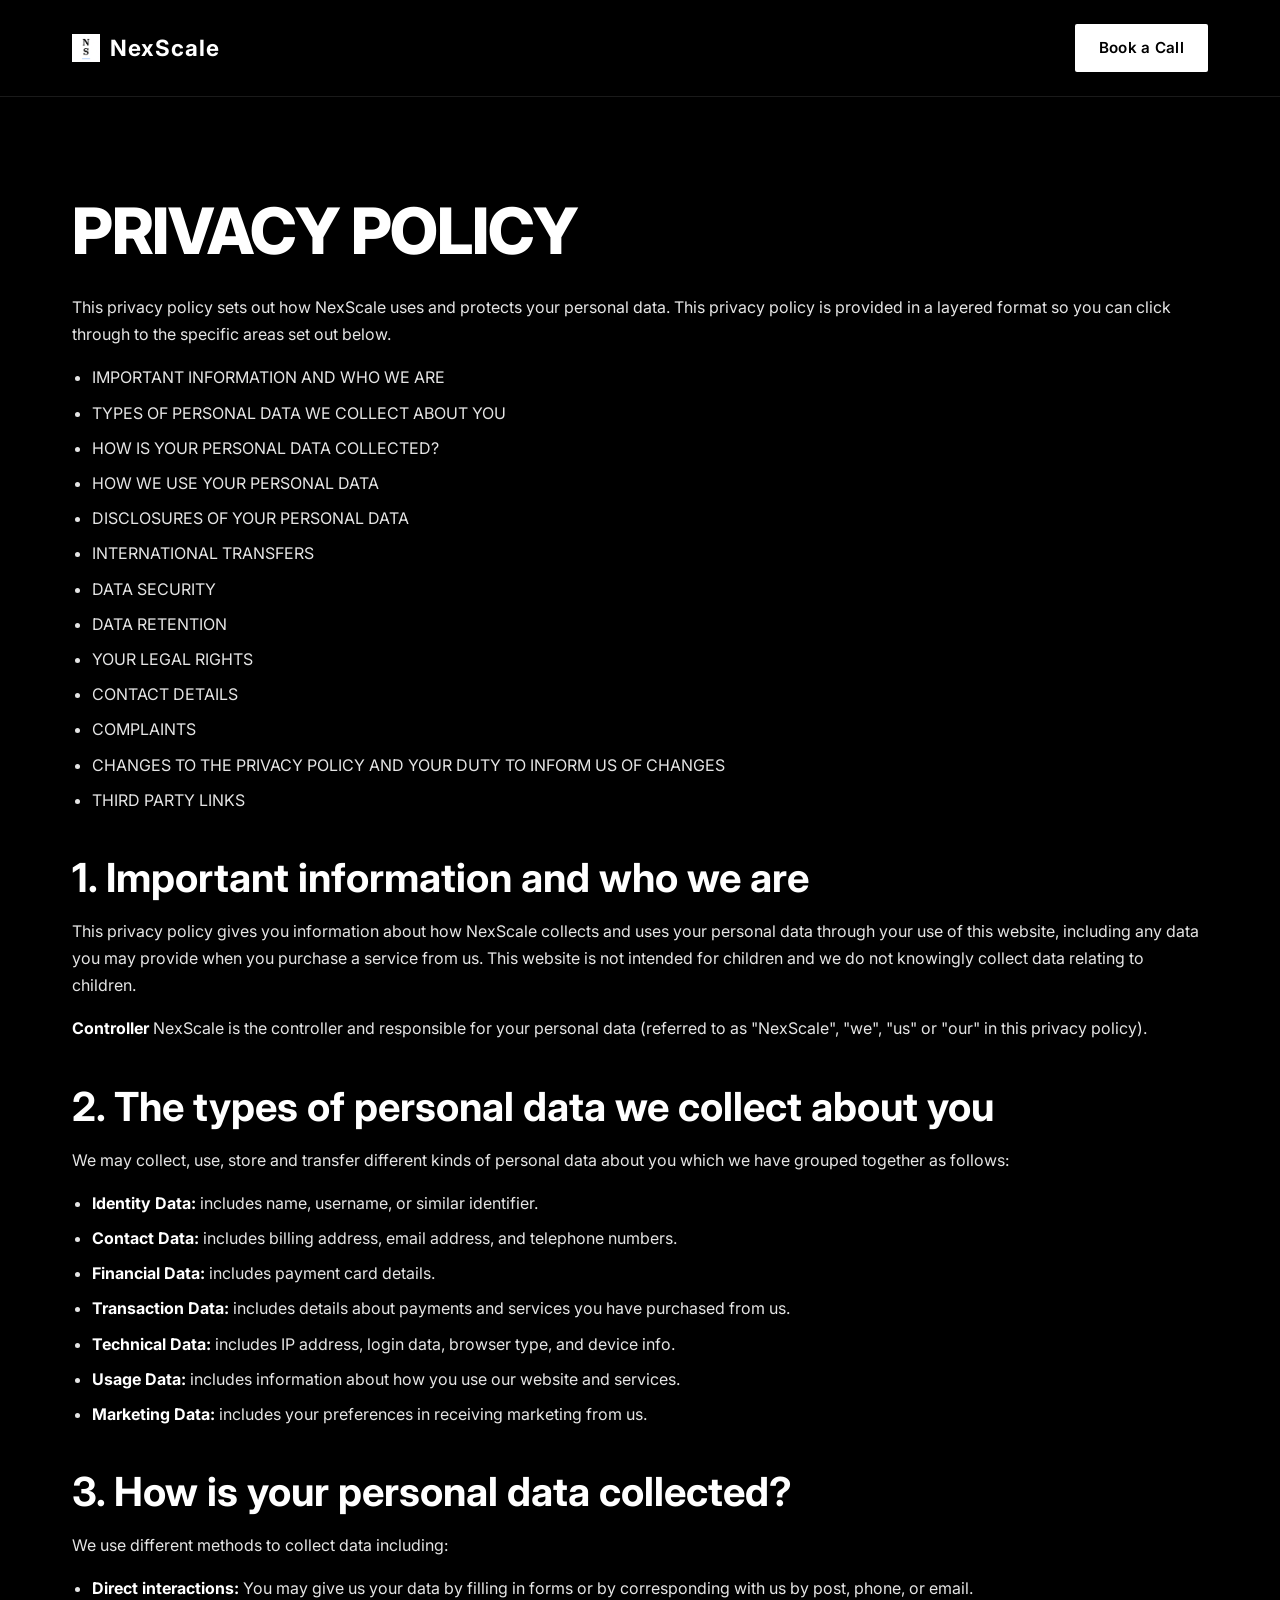
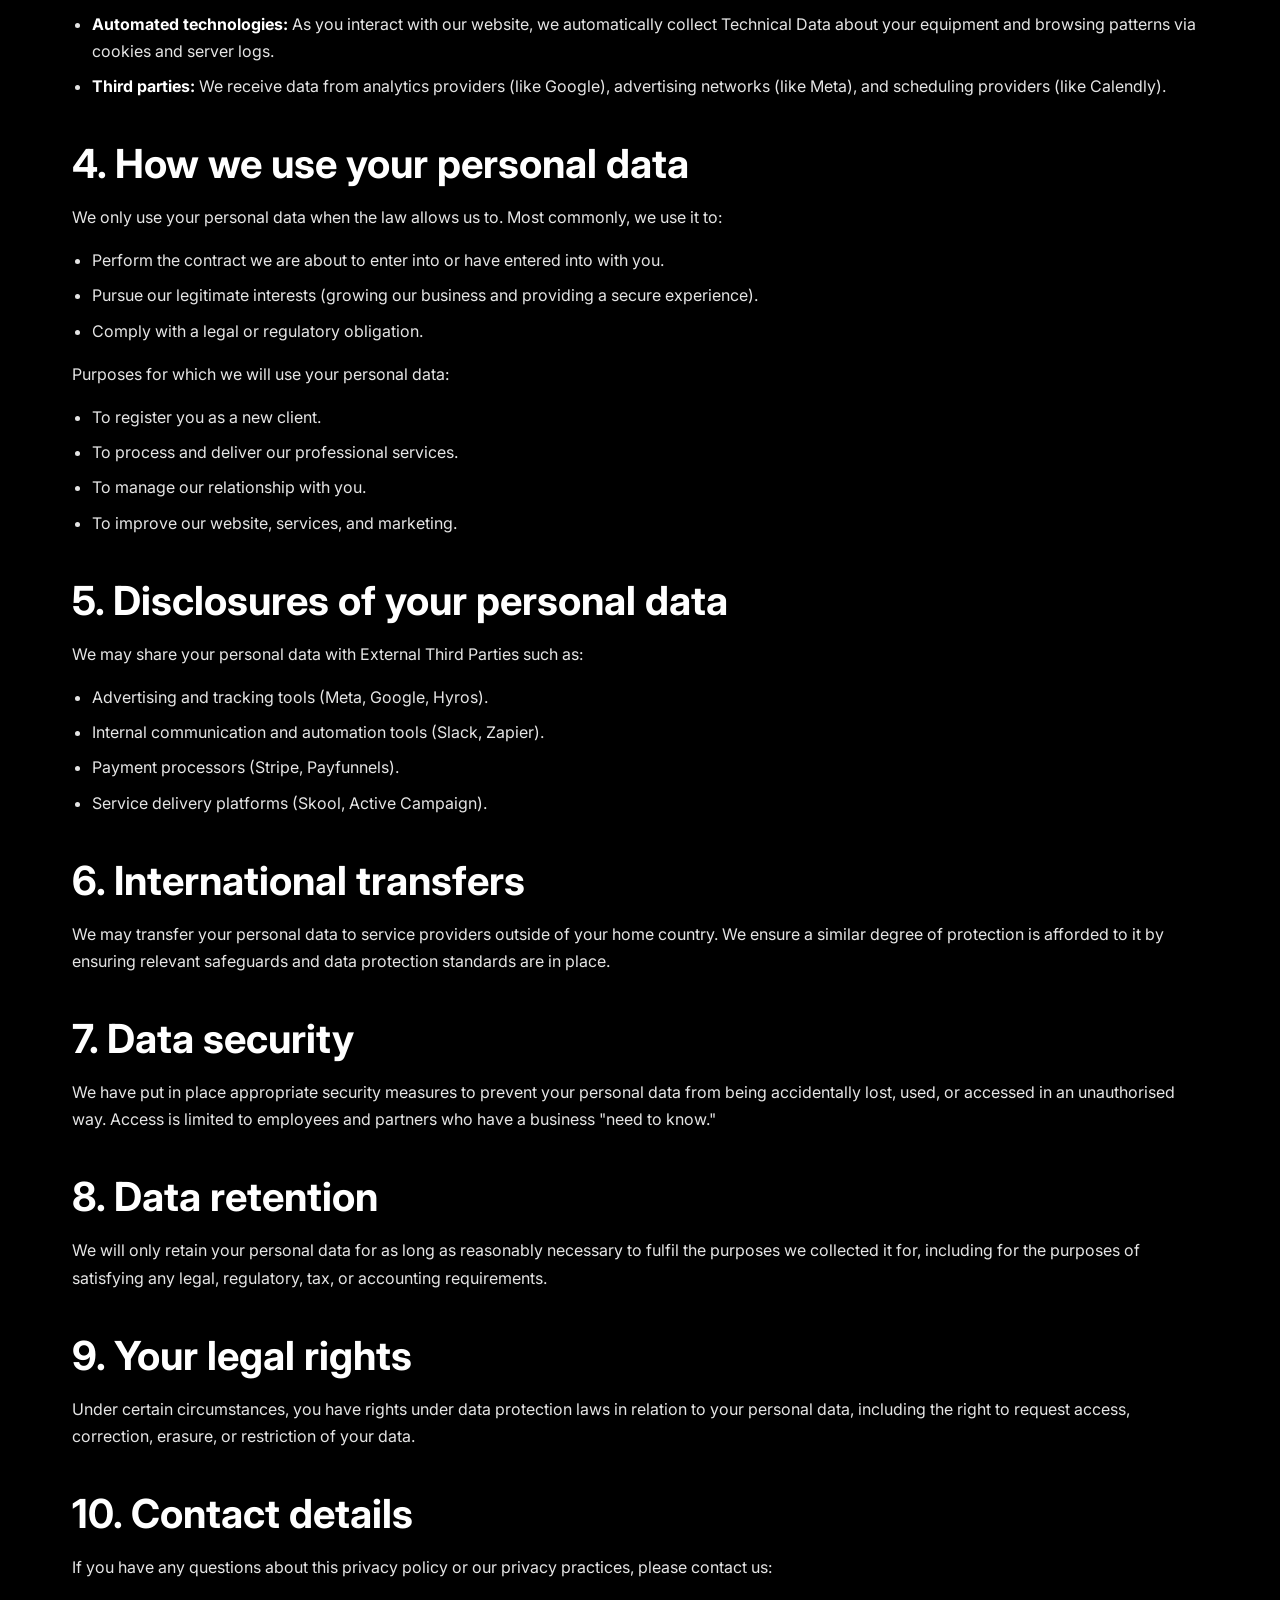
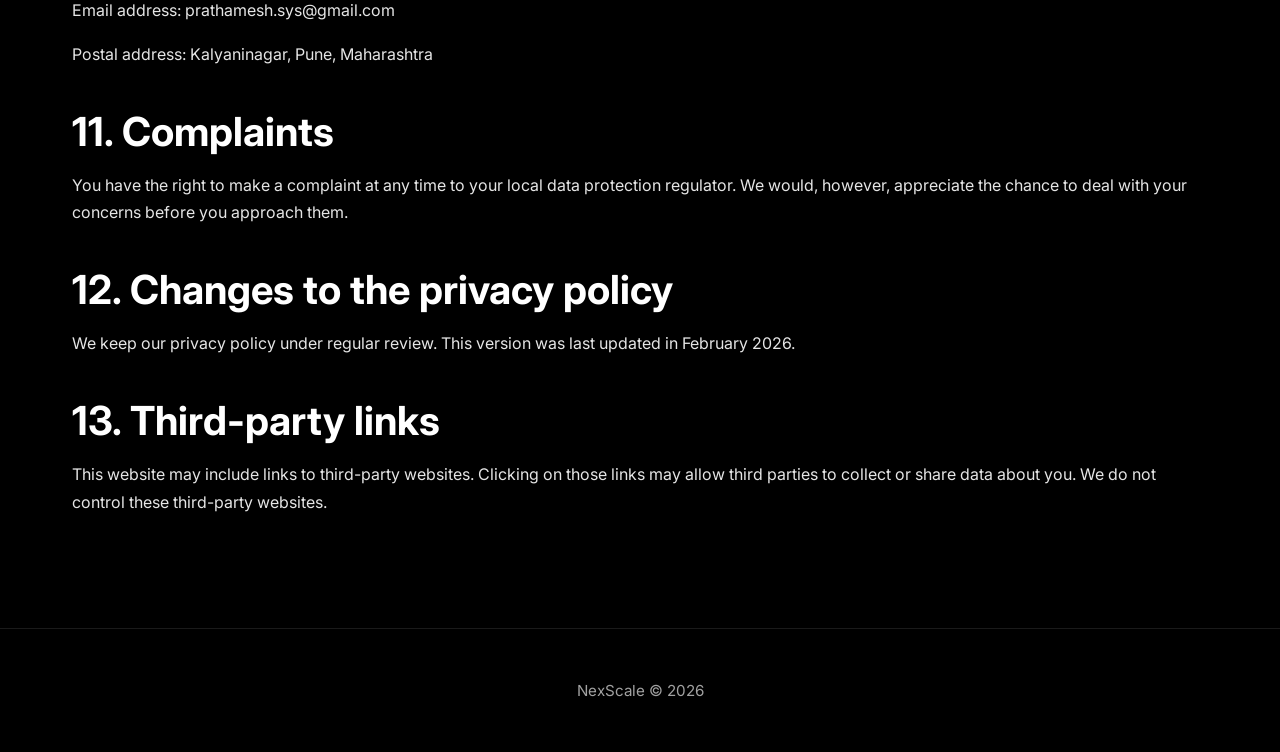
==== privacy-policy.html @ 8b7f8421 "inititals" ====
<!DOCTYPE html>
<html lang="en">
<head>
    <meta charset="UTF-8">
    <meta name="viewport" content="width=device-width, initial-scale=1.0">
    <title>NexScale - Privacy Policy</title>
    <link rel="stylesheet" href="styles.css">
    <link rel="preconnect" href="https://fonts.googleapis.com">
    <link rel="preconnect" href="https://fonts.gstatic.com" crossorigin>
    <link href="https://fonts.googleapis.com/css2?family=Inter:wght@400;500;600;700;800&display=swap" rel="stylesheet">
    <style>
        .policy-content h2 {
            margin-top: 2.5rem;
            margin-bottom: 1rem;
            font-size: clamp(1.75rem, 3.5vw, 2.5rem);
        }
        .policy-content h3 {
            margin-top: 1.5rem;
            margin-bottom: 0.8rem;
            font-size: clamp(1.25rem, 2.5vw, 1.75rem);
        }
        .policy-content p, .policy-content ul {
            margin-bottom: 1rem;
            font-size: 1rem;
            line-height: 1.7;
            color: var(--text-gray);
        }
        .policy-content ul {
            list-style-type: disc;
            margin-left: 20px;
        }
        .policy-content ul li {
            margin-bottom: 0.5rem;
        }
        .policy-content strong {
            color: var(--text-white);
        }
    </style>
</head>
<body>
    <!-- NAV BAR -->
    <nav class="navbar">
        <div class="nav-container">
            <div class="logo">
                <img src="Logo/NexScale Logos/n-s.png" alt="NexScale logo">
                <span class="logo-text">NexScale</span>
            </div>
            <a href="index.html#book-call" class="nav-cta">Book a Call</a>
        </div>
    </nav>

    <section class="policy-section">
        <div class="container policy-content">
            <h1>PRIVACY POLICY</h1>

            <p>This privacy policy sets out how NexScale uses and protects your personal data. This privacy policy is provided in a layered format so you can click through to the specific areas set out below.</p>

            <ul>
                <li>IMPORTANT INFORMATION AND WHO WE ARE</li>
                <li>TYPES OF PERSONAL DATA WE COLLECT ABOUT YOU</li>
                <li>HOW IS YOUR PERSONAL DATA COLLECTED?</li>
                <li>HOW WE USE YOUR PERSONAL DATA</li>
                <li>DISCLOSURES OF YOUR PERSONAL DATA</li>
                <li>INTERNATIONAL TRANSFERS</li>
                <li>DATA SECURITY</li>
                <li>DATA RETENTION</li>
                <li>YOUR LEGAL RIGHTS</li>
                <li>CONTACT DETAILS</li>
                <li>COMPLAINTS</li>
                <li>CHANGES TO THE PRIVACY POLICY AND YOUR DUTY TO INFORM US OF CHANGES</li>
                <li>THIRD PARTY LINKS</li>
            </ul>

            <h2>1. Important information and who we are</h2>
            <p>This privacy policy gives you information about how NexScale collects and uses your personal data through your use of this website, including any data you may provide when you purchase a service from us. This website is not intended for children and we do not knowingly collect data relating to children.</p>
            <p><strong>Controller</strong> NexScale is the controller and responsible for your personal data (referred to as "NexScale", "we", "us" or "our" in this privacy policy).</p>

            <h2>2. The types of personal data we collect about you</h2>
            <p>We may collect, use, store and transfer different kinds of personal data about you which we have grouped together as follows:</p>
            <ul>
                <li><strong>Identity Data:</strong> includes name, username, or similar identifier.</li>
                <li><strong>Contact Data:</strong> includes billing address, email address, and telephone numbers.</li>
                <li><strong>Financial Data:</strong> includes payment card details.</li>
                <li><strong>Transaction Data:</strong> includes details about payments and services you have purchased from us.</li>
                <li><strong>Technical Data:</strong> includes IP address, login data, browser type, and device info.</li>
                <li><strong>Usage Data:</strong> includes information about how you use our website and services.</li>
                <li><strong>Marketing Data:</strong> includes your preferences in receiving marketing from us.</li>
            </ul>

            <h2>3. How is your personal data collected?</h2>
            <p>We use different methods to collect data including:</p>
            <ul>
                <li><strong>Direct interactions:</strong> You may give us your data by filling in forms or by corresponding with us by post, phone, or email.</li>
                <li><strong>Automated technologies:</strong> As you interact with our website, we automatically collect Technical Data about your equipment and browsing patterns via cookies and server logs.</li>
                <li><strong>Third parties:</strong> We receive data from analytics providers (like Google), advertising networks (like Meta), and scheduling providers (like Calendly).</li>
            </ul>

            <h2>4. How we use your personal data</h2>
            <p>We only use your personal data when the law allows us to. Most commonly, we use it to:</p>
            <ul>
                <li>Perform the contract we are about to enter into or have entered into with you.</li>
                <li>Pursue our legitimate interests (growing our business and providing a secure experience).</li>
                <li>Comply with a legal or regulatory obligation.</li>
            </ul>
            <p>Purposes for which we will use your personal data:</p>
            <ul>
                <li>To register you as a new client.</li>
                <li>To process and deliver our professional services.</li>
                <li>To manage our relationship with you.</li>
                <li>To improve our website, services, and marketing.</li>
            </ul>

            <h2>5. Disclosures of your personal data</h2>
            <p>We may share your personal data with External Third Parties such as:</p>
            <ul>
                <li>Advertising and tracking tools (Meta, Google, Hyros).</li>
                <li>Internal communication and automation tools (Slack, Zapier).</li>
                <li>Payment processors (Stripe, Payfunnels).</li>
                <li>Service delivery platforms (Skool, Active Campaign).</li>
            </ul>

            <h2>6. International transfers</h2>
            <p>We may transfer your personal data to service providers outside of your home country. We ensure a similar degree of protection is afforded to it by ensuring relevant safeguards and data protection standards are in place.</p>

            <h2>7. Data security</h2>
            <p>We have put in place appropriate security measures to prevent your personal data from being accidentally lost, used, or accessed in an unauthorised way. Access is limited to employees and partners who have a business "need to know."</p>

            <h2>8. Data retention</h2>
            <p>We will only retain your personal data for as long as reasonably necessary to fulfil the purposes we collected it for, including for the purposes of satisfying any legal, regulatory, tax, or accounting requirements.</p>

            <h2>9. Your legal rights</h2>
            <p>Under certain circumstances, you have rights under data protection laws in relation to your personal data, including the right to request access, correction, erasure, or restriction of your data.</p>

            <h2>10. Contact details</h2>
            <p>If you have any questions about this privacy policy or our privacy practices, please contact us:</p>
            <p>Email address: prathamesh.sys@gmail.com</p>
            <p>Postal address: Kalyaninagar, Pune, Maharashtra</p>

            <h2>11. Complaints</h2>
            <p>You have the right to make a complaint at any time to your local data protection regulator. We would, however, appreciate the chance to deal with your concerns before you approach them.</p>

            <h2>12. Changes to the privacy policy</h2>
            <p>We keep our privacy policy under regular review. This version was last updated in February 2026.</p>

            <h2>13. Third-party links</h2>
            <p>This website may include links to third-party websites. Clicking on those links may allow third parties to collect or share data about you. We do not control these third-party websites.</p>
        </div>
    </section>

    <!-- FOOTER -->
    <footer class="footer">
        <div class="container">
            <p>NexScale © 2026</p>
        </div>
    </footer>
</body>
</html>
---- styles.css ----
/* Reset and Base Styles */
* {
    margin: 0;
    padding: 0;
    box-sizing: border-box;
}

:root {
    --bg-black: #000000;
    --text-white: #ffffff;
    --text-gray: #e5e5e5;
    --spacing-unit: 1rem;
}

body {
    font-family: 'Inter', sans-serif;
    background-color: var(--bg-black);
    color: var(--text-white);
    line-height: 1.6;
    font-size: 18px;
    -webkit-font-smoothing: antialiased;
    -moz-osx-font-smoothing: grayscale;
}

.container {
    max-width: 1200px;
    margin: 0 auto;
    padding: 0 2rem;
}

/* Typography */
h1, h2, h3 {
    font-family: 'Inter', sans-serif;
    font-weight: 700;
    line-height: 1.2;
    margin-bottom: 1.5rem;
}

h1 {
    font-size: clamp(2.5rem, 5vw, 4rem);
    font-weight: 800;
    letter-spacing: -0.02em;
}

h2 {
    font-size: clamp(2rem, 4vw, 3rem);
    font-weight: 700;
}

h3 {
    font-size: clamp(1.5rem, 3vw, 2rem);
    font-weight: 600;
}

p {
    margin-bottom: 1.5rem;
    font-size: 1.125rem;
    line-height: 1.8;
    color: var(--text-gray);
}

strong {
    font-weight: 700;
    color: var(--text-white);
}

/* Navigation */
.navbar {
    position: sticky;
    top: 0;
    background-color: var(--bg-black);
    border-bottom: 1px solid rgba(255, 255, 255, 0.1);
    z-index: 1000;
    padding: 1.5rem 0;
}

.nav-container {
    max-width: 1200px;
    margin: 0 auto;
    padding: 0 2rem;
    display: flex;
    justify-content: space-between;
    align-items: center;
}

.logo {
    display: inline-flex;
    align-items: center;
    gap: 0.6rem;
}

.logo img {
    height: 28px;
    width: auto;
    display: block;
}

.logo-text {
    font-family: 'Inter', sans-serif;
    font-size: 1.4rem;
    font-weight: 700;
    color: var(--text-white);
    letter-spacing: 0.05em;
}

.nav-cta {
    font-family: 'Inter', sans-serif;
    font-size: 0.95rem;
    font-weight: 600;
    color: var(--bg-black);
    background-color: var(--text-white);
    padding: 0.75rem 1.5rem;
    text-decoration: none;
    border-radius: 2px;
    transition: opacity 0.2s;
    letter-spacing: 0.02em;
    display: inline-flex;
    align-items: center;
    justify-content: center;
    min-height: 44px;
}

.nav-cta:hover {
    opacity: 0.9;
}

/* Hero Section */
.hero {
    padding: clamp(4rem, 8vh, 6rem) 0 clamp(5rem, 10vh, 8rem);
    text-align: center;
    min-height: calc(100vh - 80px); /* Ensure content visible above fold on desktop */
    display: flex;
    align-items: center;
}

.hero .container {
    max-width: 800px; /* Maximum width constraint for readability */
}

.eyebrow {
    font-family: 'Inter', sans-serif;
    font-size: clamp(0.75rem, 1.5vw, 0.875rem);
    font-weight: 600;
    letter-spacing: 0.15em;
    text-transform: uppercase;
    color: var(--text-gray);
    margin-bottom: clamp(1.5rem, 3vh, 2rem);
    opacity: 0.8;
}

.hero-headline {
    margin-bottom: clamp(1.5rem, 3vh, 2rem);
    max-width: 100%;
    margin-left: auto;
    margin-right: auto;
}

.hero-subheadline {
    max-width: 100%;
    margin: 0 auto clamp(2rem, 4vh, 3rem);
    font-size: clamp(1.125rem, 2.5vw, 1.25rem);
    line-height: 1.7;
}

.cta-button {
    display: inline-block;
    font-family: 'Inter', sans-serif;
    font-size: clamp(1rem, 2vw, 1.125rem);
    font-weight: 700;
    color: var(--bg-black);
    background-color: var(--text-white);
    padding: clamp(1rem, 2vh, 1.25rem) clamp(2rem, 4vw, 2.5rem);
    text-decoration: none;
    border-radius: 2px;
    transition: opacity 0.2s;
    letter-spacing: 0.02em;
    margin-bottom: clamp(1rem, 2vh, 1.5rem);
    min-height: 44px; /* Ensure touch target size */
}

.cta-button:hover {
    opacity: 0.9;
}

.trust-note {
    font-size: clamp(0.875rem, 1.5vw, 0.95rem);
    color: var(--text-gray);
    opacity: 0.9;
    margin-top: clamp(0.75rem, 1.5vh, 1rem);
}

/* Section Styles */
section {
    padding: 6rem 0;
}

.section-label {
    font-family: 'Inter', sans-serif;
    font-size: 0.875rem;
    font-weight: 600;
    letter-spacing: 0.15em;
    text-transform: uppercase;
    color: var(--text-gray);
    margin-bottom: 1.5rem;
    opacity: 0.8;
}

.section-headline {
    margin-bottom: 3rem;
    max-width: 900px;
}

/* Founder Section */
.founder-section {
    background-color: rgba(255, 255, 255, 0.02);
    padding: 6rem 0;
}

.founder-content {
    display: grid;
    grid-template-columns: 1fr 2fr;
    gap: 4rem;
    align-items: center;
    max-width: 1100px;
}

.founder-photo-container {
    display: flex;
    justify-content: center;
    align-items: center;
}

.founder-photo {
    width: 100%;
    max-width: 300px;
    height: auto;
    aspect-ratio: 1 / 1;
    object-fit: contain;
    border-radius: 50%;
    border: 3px solid rgba(255, 255, 255, 0.2);
}

.founder-text {
    display: flex;
    flex-direction: column;
    gap: 1.5rem;
}

.founder-positioning {
    font-family: 'Inter', sans-serif;
    font-size: clamp(1.75rem, 3.5vw, 2.5rem);
    font-weight: 700;
    color: var(--text-white);
    margin-bottom: 1rem;
    line-height: 1.2;
}

.founder-achievements {
    display: grid;
    grid-template-columns: repeat(2, 1fr);
    gap: 1.5rem;
    margin: 1.5rem 0;
}

.achievement-item {
    display: flex;
    flex-direction: column;
    gap: 0.25rem;
}

.achievement-number {
    font-family: 'Inter', sans-serif;
    font-size: clamp(1.5rem, 3vw, 2rem);
    font-weight: 700;
    color: var(--text-white);
    line-height: 1.1;
}

.achievement-label {
    font-family: 'Inter', sans-serif;
    font-size: 1rem;
    color: var(--text-gray);
    line-height: 1.4;
}

.founder-differentiator {
    font-size: 1.125rem;
    line-height: 1.8;
    color: var(--text-gray);
    margin-top: 1rem;
}

/* Pain Section */
.pain-section {
    background-color: rgba(255, 255, 255, 0.02);
    padding: 6rem 0;
}

.pain-list {
    list-style: none;
    max-width: 700px; /* Maximum width constraint for readability */
    margin: 0 auto; /* Center the list */
}

.pain-list li {
    display: flex;
    align-items: flex-start;
    margin-bottom: 2rem; /* Adequate spacing for scannable layout */
    font-size: 1.125rem;
    line-height: 1.7;
    color: var(--text-gray);
}

.pain-list .bullet {
    font-size: 1.5rem;
    margin-right: 1rem;
    color: #999999; /* Gray color for visual bullets */
    flex-shrink: 0;
    margin-top: 0.1rem;
    font-weight: 700;
}

/* Outcomes Section */
.outcomes-section {
    padding: 6rem 0;
}

.outcome-list {
    list-style: none;
    max-width: 700px; /* Maximum width constraint for readability */
    margin: 0 auto; /* Center the list */
}

.outcome-list li {
    display: flex;
    align-items: flex-start;
    margin-bottom: 2rem; /* Adequate spacing for scannable layout */
    font-size: 1.125rem;
    line-height: 1.7;
    color: var(--text-gray);
}

.outcome-list .bullet {
    font-size: 1.5rem;
    margin-right: 1rem;
    color: #4ade80; /* Green color for positive visual indicators */
    flex-shrink: 0;
    margin-top: 0.1rem;
    font-weight: 700;
}

/* Funnel Section */
.funnel-section {
    background-color: rgba(255, 255, 255, 0.02);
    padding: 6rem 0;
}

.funnel-intro {
    text-align: center;
    font-size: 1.25rem;
    color: var(--text-white);
    margin-bottom: 4rem;
    font-weight: 600;
}

.funnel-visual {
    max-width: 600px;
    margin: 0 auto 4rem;
    display: flex;
    flex-direction: column;
    align-items: center;
    gap: 2rem;
}

.funnel-stage {
    text-align: center;
    padding: 2rem;
    background-color: rgba(255, 255, 255, 0.05);
    border: 1px solid rgba(255, 255, 255, 0.1);
    border-radius: 4px;
    width: 100%;
    transition: transform 0.2s, background-color 0.2s;
}

.funnel-stage:hover {
    transform: translateY(-4px);
    background-color: rgba(255, 255, 255, 0.08);
}

.funnel-icon {
    font-size: 3rem;
    margin-bottom: 1rem;
    line-height: 1;
}

.funnel-stage-title {
    font-family: 'Inter', sans-serif;
    font-size: 1.75rem;
    font-weight: 700;
    color: var(--text-white);
    margin-bottom: 0.5rem;
}

.funnel-stage-desc {
    font-size: 1.125rem;
    color: var(--text-gray);
    margin-bottom: 0;
}

.funnel-arrow {
    font-size: 2.5rem;
    color: var(--text-white);
    font-weight: 700;
    line-height: 1;
}

.funnel-reality {
    max-width: 800px;
    margin: 0 auto;
    padding: 2.5rem;
    background-color: rgba(255, 255, 255, 0.05);
    border-left: 4px solid var(--text-white);
    border-radius: 4px;
}

.funnel-reality-text {
    font-size: 1.25rem;
    line-height: 1.8;
    color: var(--text-white);
    font-weight: 600;
    margin-bottom: 0;
}

/* Quote Section */
.quote-section {
    padding: 6rem 0;
}

.quote-box {
    max-width: 900px;
    margin: 0 auto 4rem;
    padding: 3rem;
    background-color: rgba(255, 255, 255, 0.05);
    border: 2px solid rgba(255, 255, 255, 0.1);
    border-radius: 4px;
    position: relative;
    text-align: center;
}

.quote-mark {
    font-family: Georgia, serif;
    font-size: 6rem;
    color: rgba(255, 255, 255, 0.2);
    line-height: 1;
    position: absolute;
    top: 1rem;
    left: 2rem;
}

.quote-text {
    font-family: 'Inter', sans-serif;
    font-size: clamp(1.5rem, 3vw, 2.25rem);
    font-weight: 700;
    color: var(--text-white);
    line-height: 1.4;
    margin-bottom: 1.5rem;
    position: relative;
    z-index: 1;
}

.quote-attribution {
    font-family: 'Inter', sans-serif;
    font-size: 1.125rem;
    color: var(--text-gray);
    font-weight: 600;
    margin-bottom: 0;
}

.quote-breakdown {
    max-width: 1000px;
    margin: 0 auto;
}

.quote-breakdown-title {
    font-family: 'Inter', sans-serif;
    font-size: clamp(1.75rem, 3vw, 2.25rem);
    font-weight: 700;
    color: var(--text-white);
    text-align: center;
    margin-bottom: 3rem;
    line-height: 1.3;
}

.quote-breakdown-grid {
    display: grid;
    grid-template-columns: repeat(2, 1fr);
    gap: 2rem;
    margin-bottom: 3rem;
}

.breakdown-item {
    padding: 2rem;
    background-color: rgba(255, 255, 255, 0.03);
    border-radius: 4px;
    text-align: center;
}

.breakdown-number {
    font-family: 'Inter', sans-serif;
    font-size: 3rem;
    font-weight: 800;
    color: var(--text-white);
    margin-bottom: 1rem;
    line-height: 1;
}

.breakdown-text {
    font-size: 1.125rem;
    line-height: 1.7;
    color: var(--text-gray);
    margin-bottom: 0;
}

.quote-closer {
    max-width: 800px;
    margin: 0 auto;
    padding: 2.5rem;
    background-color: rgba(255, 255, 255, 0.05);
    border-left: 4px solid var(--text-white);
    border-radius: 4px;
    font-size: 1.25rem;
    line-height: 1.8;
    color: var(--text-white);
    font-weight: 600;
}

/* Reddit Warning Section */
.reddit-warning-section {
    background-color: rgba(255, 255, 255, 0.02);
    padding: 6rem 0;
}

.warning-box {
    max-width: 800px;
    margin: 0 auto 4rem;
    padding: 3rem;
    background-color: rgba(239, 68, 68, 0.1);
    border: 2px solid rgba(239, 68, 68, 0.3);
    border-radius: 4px;
}

.warning-headline {
    font-family: 'Inter', sans-serif;
    font-size: clamp(1.5rem, 3vw, 2rem);
    font-weight: 700;
    color: var(--text-white);
    line-height: 1.3;
    margin-bottom: 1.5rem;
}

.warning-body {
    font-size: 1.125rem;
    line-height: 1.8;
    color: var(--text-gray);
    margin-bottom: 0;
}

.reality-grid {
    display: grid;
    grid-template-columns: 1fr 1fr;
    gap: 3rem;
    max-width: 1000px;
    margin: 0 auto 3rem;
}

.reality-column {
    padding: 2.5rem;
    background-color: rgba(255, 255, 255, 0.03);
    border-radius: 4px;
    border: 1px solid rgba(255, 255, 255, 0.1);
}

.reality-column.highlight {
    background-color: rgba(74, 222, 128, 0.05);
    border: 2px solid rgba(74, 222, 128, 0.3);
}

.reality-title {
    font-family: 'Inter', sans-serif;
    font-size: 1.5rem;
    font-weight: 700;
    color: var(--text-white);
    margin-bottom: 1.5rem;
}

.reality-list {
    list-style: none;
    margin-bottom: 2rem;
}

.reality-list li {
    font-size: 1.125rem;
    line-height: 1.7;
    color: var(--text-gray);
    margin-bottom: 1rem;
    padding-left: 1.5rem;
    position: relative;
}

.reality-list li::before {
    content: "•";
    position: absolute;
    left: 0;
    color: var(--text-white);
    font-weight: 700;
}

.reality-column.highlight .reality-list li::before {
    content: "✓";
    color: #4ade80;
}

.reality-label {
    font-family: 'Inter', sans-serif;
    font-size: 0.95rem;
    font-weight: 600;
    color: var(--text-gray);
    font-style: italic;
    margin-bottom: 0;
}

.warning-closer {
    max-width: 800px;
    margin: 0 auto;
    padding: 2.5rem;
    background-color: rgba(255, 255, 255, 0.05);
    border-left: 4px solid var(--text-white);
    border-radius: 4px;
    font-size: 1.25rem;
    line-height: 1.8;
    color: var(--text-white);
    font-weight: 600;
    text-align: center;
}

/* Differentiators Section */
.differentiators-section {
    padding: 6rem 0;
}

.differentiator-list {
    list-style: none;
    max-width: 900px;
    margin: 0 auto;
}

.differentiator-item {
    display: flex;
    gap: 2rem;
    align-items: flex-start;
    margin-bottom: 2.5rem;
    padding: 1.5rem;
    background-color: rgba(255, 255, 255, 0.02);
    border-radius: 4px;
    transition: background-color 0.2s;
}

.differentiator-item:hover {
    background-color: rgba(255, 255, 255, 0.04);
}

.differentiator-item.highlight {
    background-color: rgba(255, 255, 255, 0.05);
    border: 1px solid rgba(255, 255, 255, 0.1);
}

.differentiator-number {
    font-family: 'Inter', sans-serif;
    font-size: 2rem;
    font-weight: 700;
    color: var(--text-white);
    line-height: 1;
    flex-shrink: 0;
    min-width: 50px;
}

.differentiator-content {
    flex: 1;
    font-size: 1.125rem;
    line-height: 1.8;
    color: var(--text-gray);
}

.differentiator-content strong {
    color: var(--text-white);
    font-weight: 700;
    display: block;
    margin-bottom: 0.25rem;
}

/* Misconceptions Section */
.misconceptions-section {
    background-color: rgba(255, 255, 255, 0.02);
    padding: 6rem 0;
}

.misconceptions-list {
    max-width: 1000px;
    margin: 0 auto;
}

.misconception-item {
    display: grid;
    grid-template-columns: 1fr 1fr;
    gap: 3rem;
    margin-bottom: 3rem;
    padding: 2rem;
    background-color: rgba(255, 255, 255, 0.03);
    border-radius: 4px;
    align-items: start;
}

.misconception-wrong,
.misconception-right {
    display: flex;
    flex-direction: column;
    gap: 0.75rem;
}

.misconception-icon {
    font-size: 1.5rem;
    font-weight: 700;
    line-height: 1;
}

.misconception-wrong .misconception-icon {
    color: #ef4444;
}

.misconception-right .misconception-icon {
    color: #4ade80;
}

.misconception-label {
    font-family: 'Inter', sans-serif;
    font-size: 0.875rem;
    font-weight: 600;
    letter-spacing: 0.1em;
    text-transform: uppercase;
    color: var(--text-gray);
    opacity: 0.8;
}

.misconception-wrong p,
.misconception-right p {
    font-size: 1.125rem;
    line-height: 1.7;
    color: var(--text-gray);
    margin-bottom: 0;
}

.misconception-wrong p {
    color: rgba(239, 68, 68, 0.8);
}

.misconception-right p {
    color: var(--text-white);
    font-weight: 600;
}

/* Offer Context Section */
.offer-context {
    background-color: rgba(255, 255, 255, 0.02);
}

.highlight-box {
    background-color: rgba(255, 255, 255, 0.05);
    border: 1px solid rgba(255, 255, 255, 0.1);
    padding: 3rem;
    margin: 3rem 0;
    max-width: 900px;
}

.highlight-text {
    font-family: 'Inter', sans-serif;
    font-size: 2rem;
    font-weight: 700;
    color: var(--text-white);
    margin-bottom: 1.5rem;
    line-height: 1.3;
}

.highlight-box p:last-child {
    font-size: 1.125rem;
    line-height: 1.8;
    color: var(--text-gray);
    margin-bottom: 0;
}

.risk-body {
    max-width: 800px;
    font-size: 1.125rem;
    line-height: 1.8;
    color: var(--text-gray);
    margin-bottom: 1.5rem;
}

.offer-note {
    max-width: 800px;
    font-size: 0.875rem;
    line-height: 1.6;
    color: rgba(229, 229, 229, 0.7);
    margin-top: 2rem;
    font-style: italic;
    opacity: 0.8;
}

/* Who This Is For */
.who-this-is-for {
    padding: 6rem 0;
}

.comparison-grid {
    display: grid;
    grid-template-columns: 1fr 1fr;
    gap: 4rem;
    max-width: 1000px;
    margin-top: 3rem;
}

.comparison-title {
    font-family: 'Inter', sans-serif;
    font-size: 1.5rem;
    font-weight: 700;
    margin-bottom: 1.5rem;
    color: var(--text-white);
}

.comparison-list {
    list-style: none;
}

.comparison-list li {
    font-size: 1.125rem;
    line-height: 1.8;
    color: var(--text-gray);
    margin-bottom: 1rem;
    padding-left: 0;
}

.good-fit .comparison-list li::before {
    content: "✓ ";
    color: var(--text-white);
    font-weight: 700;
    margin-right: 0.5rem;
}

.not-fit .comparison-list li::before {
    content: "✗ ";
    color: var(--text-white);
    font-weight: 700;
    margin-right: 0.5rem;
}

/* Final CTA Section */
.final-cta {
    background-color: rgba(255, 255, 255, 0.02);
    text-align: center;
    padding: 6rem 0;
}

.final-cta .section-headline {
    margin-left: auto;
    margin-right: auto;
    text-align: center;
}

.cta-description {
    max-width: 700px;
    margin: 0 auto 3rem;
    font-size: 1.25rem;
    line-height: 1.7;
    color: var(--text-gray);
}

.calendly-inline-widget {
    margin: 3rem auto;
    max-width: 100%;
    border-radius: 4px;
    overflow: hidden;
}

.cta-note {
    font-size: 0.95rem;
    color: var(--text-gray);
    opacity: 0.9;
    margin-top: 2rem;
}

/* Footer */
.footer {
    padding: 3rem 0;
    border-top: 1px solid rgba(255, 255, 255, 0.1);
    text-align: center;
}

.footer p {
    font-size: 0.95rem;
    color: var(--text-gray);
    opacity: 0.7;
    margin-bottom: 0;
}

/* Responsive Design */
@media (max-width: 768px) {
    .container {
        padding: 0 1.5rem;
    }

    .nav-container {
        padding: 0 1.5rem;
    }

    .hero {
        padding: clamp(3rem, 6vh, 4rem) 0 clamp(4rem, 8vh, 6rem);
        min-height: auto; /* Remove min-height constraint on mobile */
    }

    section {
        padding: 4rem 0;
    }

    /* Founder Section Mobile Layout */
    .founder-content {
        grid-template-columns: 1fr;
        gap: 2.5rem;
    }

    .founder-photo {
        max-width: 250px;
    }

    .founder-achievements {
        grid-template-columns: 1fr;
        gap: 1rem;
    }

    .comparison-grid {
        grid-template-columns: 1fr;
        gap: 3rem;
    }

    .misconception-item {
        grid-template-columns: 1fr;
        gap: 2rem;
        padding: 1.5rem;
    }

    .differentiator-item {
        flex-direction: column;
        gap: 1rem;
        padding: 1.25rem;
    }

    .differentiator-number {
        font-size: 1.75rem;
    }

    .highlight-box {
        padding: 2rem;
    }

    .highlight-text {
        font-size: 1.5rem;
    }

    .nav-cta {
        /* Ensure minimum 44x44px touch target on mobile */
        padding: 0.75rem 1.5rem;
        font-size: 0.875rem;
        min-height: 44px;
        min-width: 44px;
        display: inline-flex;
        align-items: center;
        justify-content: center;
    }

    .cta-button {
        padding: 1rem 2rem;
        font-size: 1rem;
    }

    /* Funnel Section Mobile */
    .funnel-visual {
        gap: 1.5rem;
    }

    .funnel-stage {
        padding: 1.5rem;
    }

    .funnel-icon {
        font-size: 2.5rem;
    }

    .funnel-stage-title {
        font-size: 1.5rem;
    }

    .funnel-reality {
        padding: 2rem;
    }

    .funnel-reality-text {
        font-size: 1.125rem;
    }

    /* Quote Section Mobile */
    .quote-box {
        padding: 2rem;
    }

    .quote-mark {
        font-size: 4rem;
        top: 0.5rem;
        left: 1rem;
    }

    .quote-breakdown-grid {
        grid-template-columns: 1fr;
        gap: 1.5rem;
    }

    .breakdown-number {
        font-size: 2.5rem;
    }

    .quote-closer {
        padding: 2rem;
        font-size: 1.125rem;
    }

    /* Reddit Warning Section Mobile */
    .warning-box {
        padding: 2rem;
    }

    .reality-grid {
        grid-template-columns: 1fr;
        gap: 2rem;
    }

    .reality-column {
        padding: 2rem;
    }

    .warning-closer {
        padding: 2rem;
        font-size: 1.125rem;
    }
}

@media (max-width: 480px) {
    .hero-subheadline,
    .cta-description {
        font-size: 1.125rem;
    }

    .highlight-box {
        padding: 1.5rem;
    }

    .final-cta-text {
        font-size: 1.5rem;
    }
}

/* Spoiler Section */
.spoiler-container {
    margin-top: 3rem; /* Spacing from Calendly widget */
    text-align: center;
}

.spoiler-button {
    /* Mimic cta-button styling */
    display: inline-block;
    font-family: 'Inter', sans-serif;
    font-size: 1.125rem;
    font-weight: 700;
    color: var(--bg-black);
    background-color: var(--text-white);
    padding: 1.25rem 2.5rem;
    text-decoration: none;
    border-radius: 2px;
    transition: opacity 0.2s;
    letter-spacing: 0.02em;
    border: none; /* Remove default button border */
    cursor: pointer;
    margin-bottom: 2rem; /* Space between button and images */
}

.spoiler-button:hover {
    opacity: 0.9;
}

.spoiler-content {
    display: none; /* Hidden by default */
    text-align: center;
    margin-top: 1rem;
    padding: 2rem;
    background-color: rgba(255, 255, 255, 0.02);
    border-radius: 4px;
    max-width: 900px;
    margin-left: auto;
    margin-right: auto;
}

.spoiler-content.active {
    display: block; /* Shown when active */
}

.spoiler-image {
    max-width: 100%;
    height: auto;
    display: block; /* Ensure images take full width of their container */
    margin: 1rem auto; /* Center images and add vertical spacing */
    border-radius: 4px; /* Consistent with other elements */
}

/* Responsive adjustments for spoiler section */
@media (max-width: 768px) {
    .spoiler-button {
        padding: 1rem 2rem;
        font-size: 1rem;
    }
    .spoiler-content {
        padding: 1.5rem;
    }
}

/* Thank You Page Styles */
.loom-section {
    padding: 4rem 0 6rem;
}

.video-container {
    max-width: 800px;
    margin: 0 auto;
}

.video-label {
    font-family: 'Inter', sans-serif;
    font-size: 1rem;
    font-weight: 600;
    text-align: center;
    margin-bottom: 1.5rem;
    color: var(--text-white);
}

.video-container iframe {
    border-radius: 4px;
    box-shadow: 0 4px 20px rgba(0, 0, 0, 0.3);
}

.what-to-expect {
    background-color: rgba(255, 255, 255, 0.02);
}

.expect-list {
    list-style: none;
    max-width: 800px;
}

.expect-list li {
    display: flex;
    align-items: flex-start;
    margin-bottom: 1.5rem;
    font-size: 1.125rem;
    line-height: 1.7;
    color: var(--text-gray);
}

.expect-list .bullet {
    font-size: 1.25rem;
    margin-right: 1rem;
    color: var(--text-white);
    flex-shrink: 0;
    margin-top: 0.1rem;
}

.respect-section {
    padding: 6rem 0;
}

.reminder-section {
    background-color: rgba(255, 255, 255, 0.02);
}

.reminder-body {
    max-width: 700px;
    font-size: 1.125rem;
    line-height: 1.8;
    color: var(--text-gray);
}

.final-cta-message {
    padding: 6rem 0;
    text-align: center;
}

.final-cta-text {
    font-family: 'Inter', sans-serif;
    font-size: clamp(1.75rem, 4vw, 2.5rem);
    font-weight: 700;
    color: var(--text-white);
    max-width: 800px;
    margin: 0 auto;
    line-height: 1.3;
}
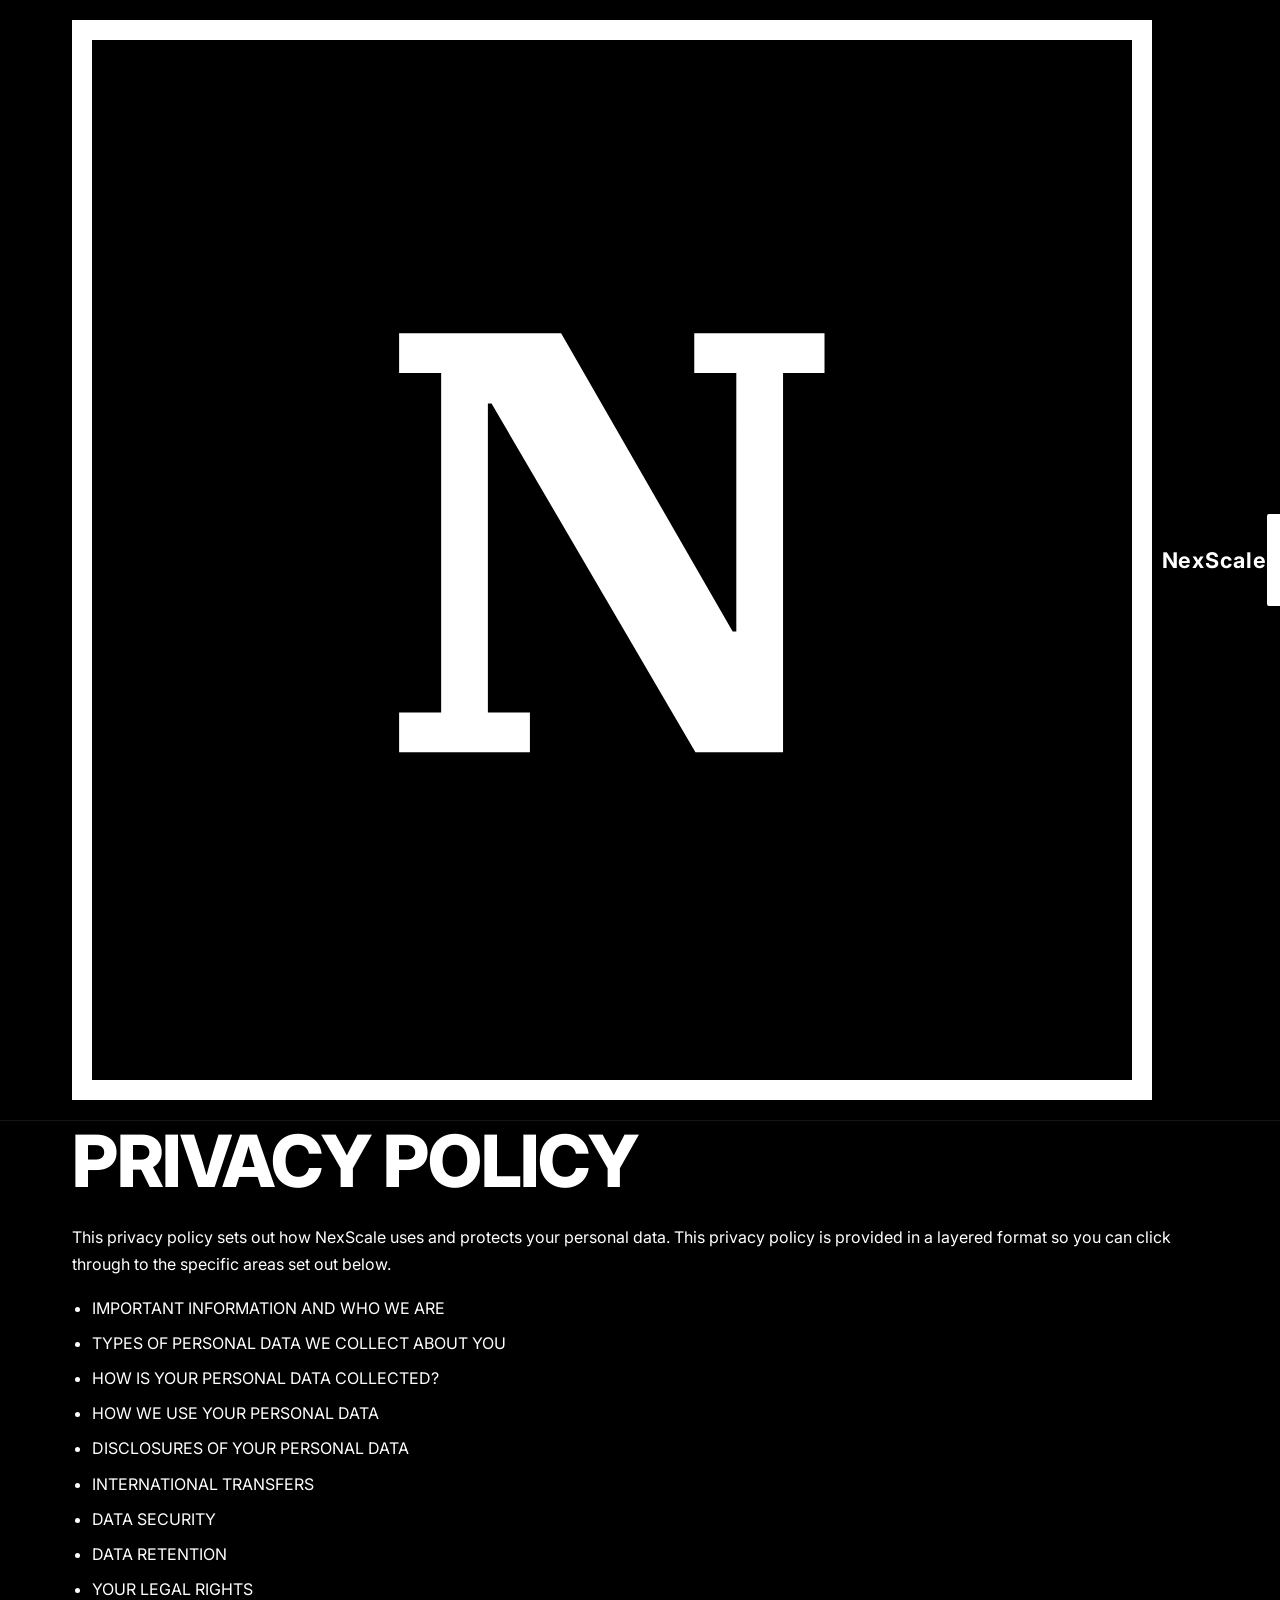
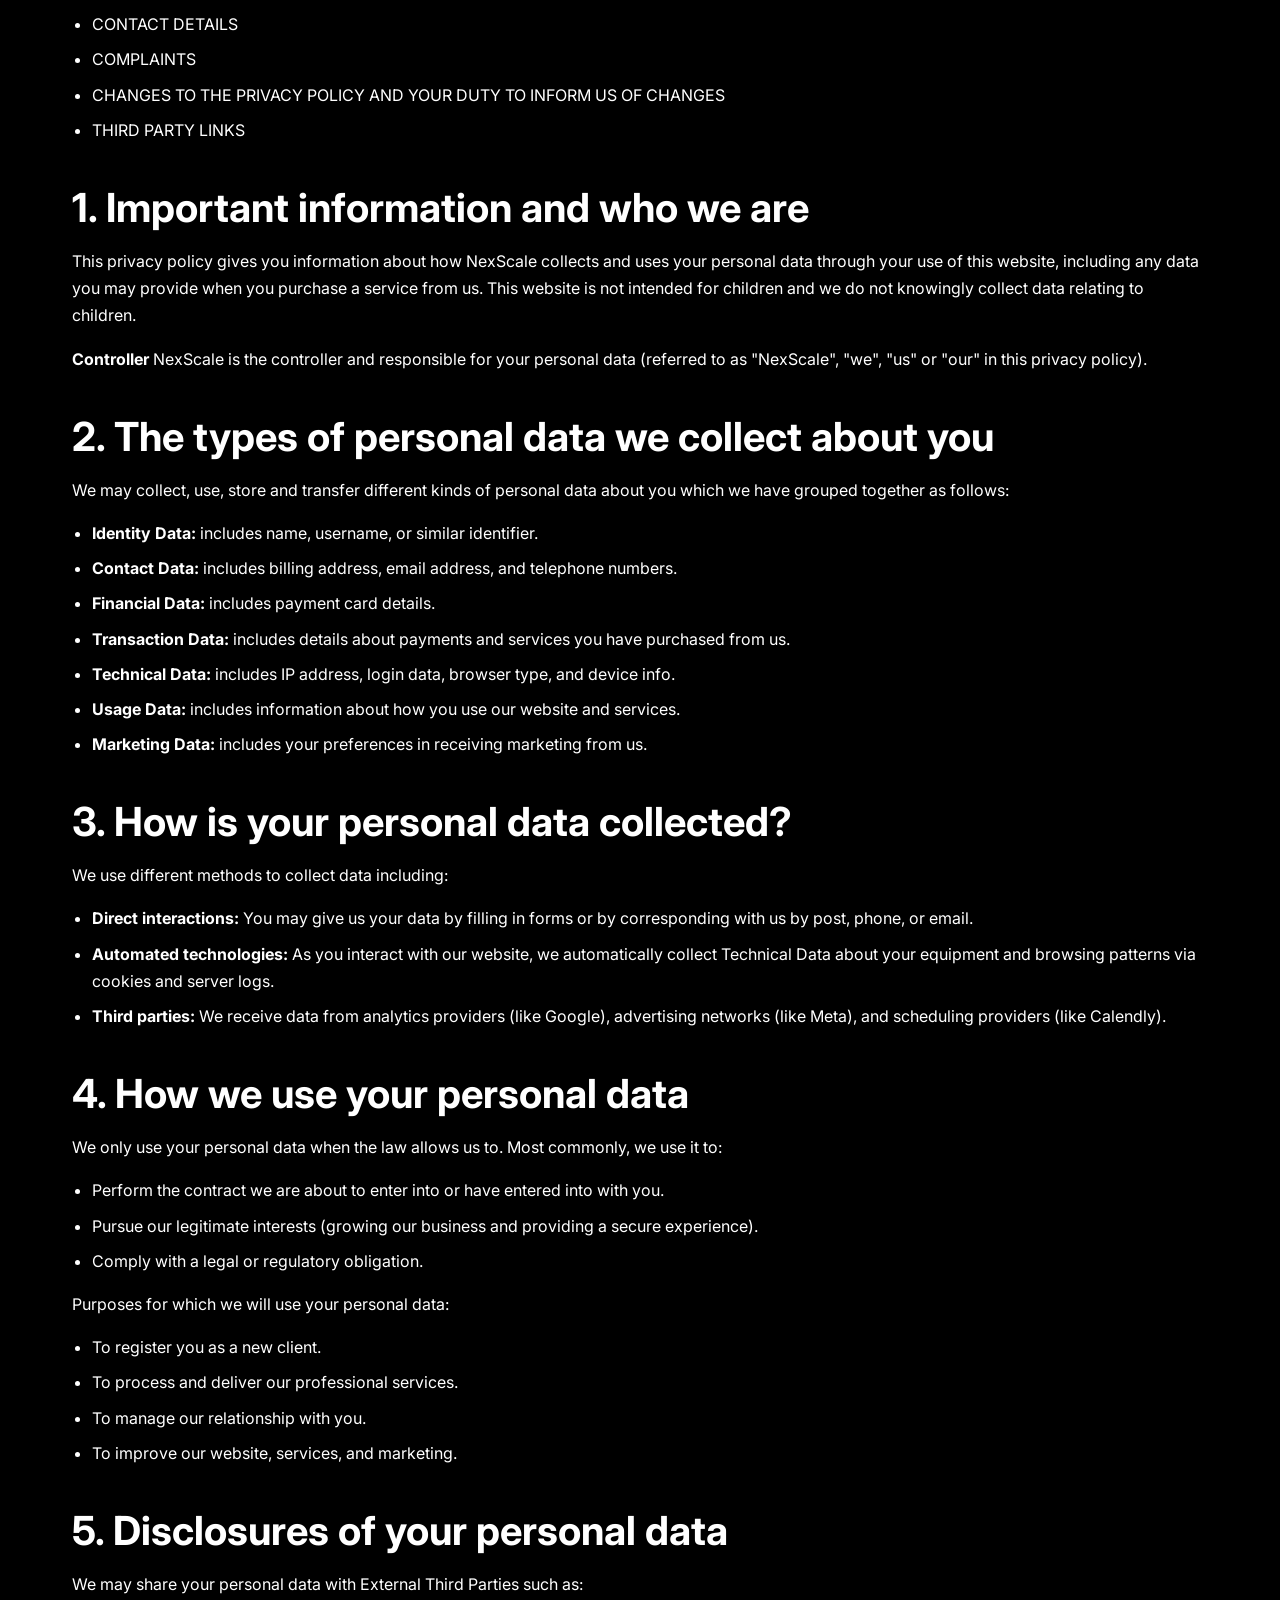
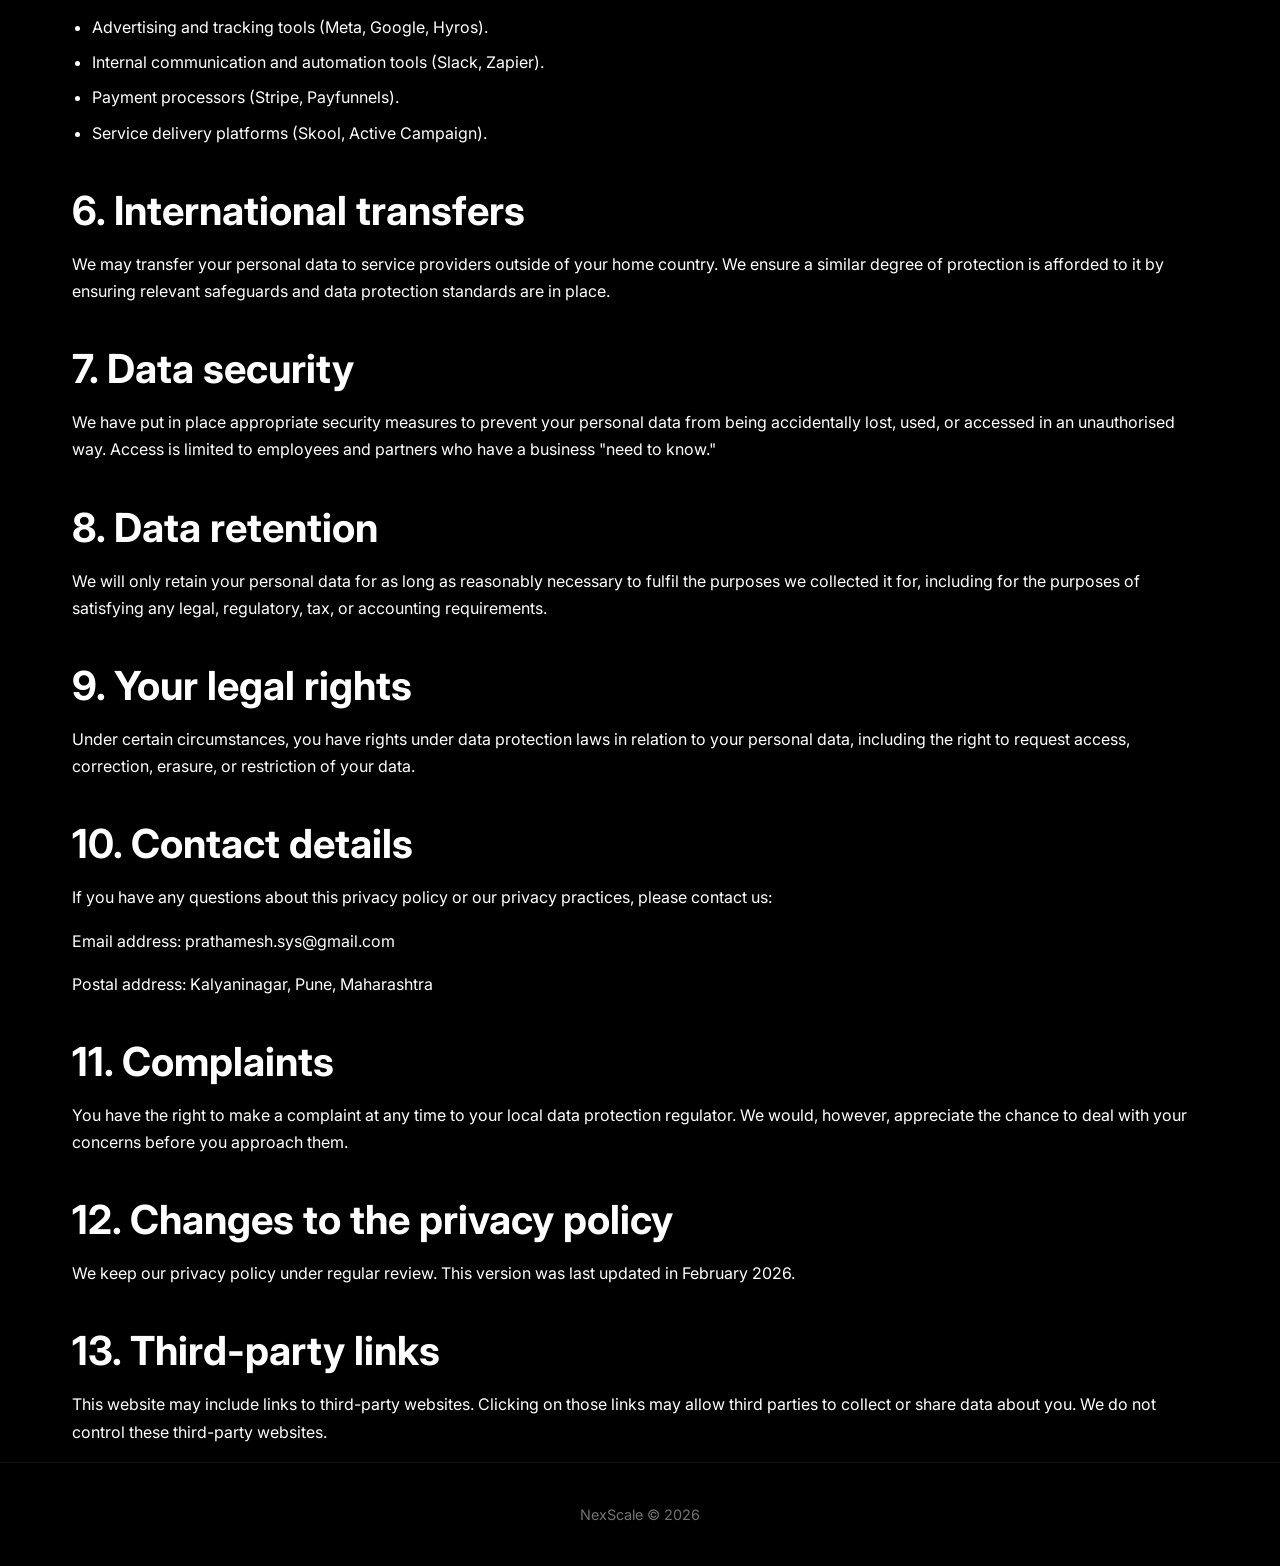
==== commit a42c14bd: "new logo" ====
--- a/privacy-policy.html
+++ b/privacy-policy.html
@@ -4,6 +4,13 @@
     <meta charset="UTF-8">
     <meta name="viewport" content="width=device-width, initial-scale=1.0">
     <title>NexScale - Privacy Policy</title>
+    <meta name="description" content="NexScale Privacy Policy">
+    <link rel="icon" type="image/svg+xml" href="Logo/ns.svg">
+    <link rel="apple-touch-icon" href="Logo/ns.svg">
+    <meta property="og:title" content="NexScale - Privacy Policy">
+    <meta property="og:description" content="NexScale Privacy Policy">
+    <meta property="og:image" content="Logo/ns.svg">
+    <meta property="og:type" content="website">
     <link rel="stylesheet" href="styles.css">
     <link rel="preconnect" href="https://fonts.googleapis.com">
     <link rel="preconnect" href="https://fonts.gstatic.com" crossorigin>
@@ -42,7 +49,7 @@
     <nav class="navbar">
         <div class="nav-container">
             <div class="logo">
-                <img src="Logo/NexScale Logos/n-s.png" alt="NexScale logo">
+                <img src="Logo/ns.svg" alt="NexScale logo">
                 <span class="logo-text">NexScale</span>
             </div>
             <a href="index.html#book-call" class="nav-cta">Book a Call</a>
--- a/styles.css
+++ b/styles.css
@@ -1,79 +1,66 @@
-/* Reset and Base Styles */
-* {
-    margin: 0;
-    padding: 0;
-    box-sizing: border-box;
-}
+/* Reset */
+* { margin: 0; padding: 0; box-sizing: border-box; }
+
+html { scroll-behavior: smooth; }
 
 :root {
-    --bg-black: #000000;
-    --text-white: #ffffff;
-    --text-gray: #e5e5e5;
-    --spacing-unit: 1rem;
+    --black: #000;
+    --white: #fff;
+    --gray: #e5e5e5;
 }
 
 body {
     font-family: 'Inter', sans-serif;
-    background-color: var(--bg-black);
-    color: var(--text-white);
+    background: var(--black);
+    color: var(--white);
     line-height: 1.6;
-    font-size: 18px;
     -webkit-font-smoothing: antialiased;
-    -moz-osx-font-smoothing: grayscale;
-}
-
-.container {
-    max-width: 1200px;
-    margin: 0 auto;
-    padding: 0 2rem;
-}
-
-/* Typography */
-h1, h2, h3 {
-    font-family: 'Inter', sans-serif;
-    font-weight: 700;
-    line-height: 1.2;
+    overflow-x: hidden;
+}
+
+.container { max-width: 1200px; margin: 0 auto; padding: 0 2rem; }
+.container.narrow { max-width: 760px; }
+.cta-center { text-align: center; }
+
+/* Type */
+h1 {
+    font-size: clamp(2.6rem, 6vw, 4.5rem);
+    font-weight: 800;
+    line-height: 1.1;
+    letter-spacing: -0.02em;
     margin-bottom: 1.5rem;
 }
-
-h1 {
-    font-size: clamp(2.5rem, 5vw, 4rem);
-    font-weight: 800;
-    letter-spacing: -0.02em;
-}
-
 h2 {
     font-size: clamp(2rem, 4vw, 3rem);
     font-weight: 700;
-}
-
-h3 {
-    font-size: clamp(1.5rem, 3vw, 2rem);
-    font-weight: 600;
-}
-
-p {
+    line-height: 1.2;
+    margin-bottom: 1.75rem;
+}
+.body-text {
+    font-size: clamp(1.1rem, 2vw, 1.25rem);
+    line-height: 1.85;
+    color: var(--gray);
     margin-bottom: 1.5rem;
-    font-size: 1.125rem;
-    line-height: 1.8;
-    color: var(--text-gray);
-}
-
-strong {
-    font-weight: 700;
-    color: var(--text-white);
-}
-
-/* Navigation */
+}
+.section-label {
+    font-size: 0.8rem;
+    font-weight: 600;
+    letter-spacing: 0.18em;
+    text-transform: uppercase;
+    color: var(--gray);
+    opacity: 0.5;
+    margin-bottom: 1rem;
+}
+
+/* Nav */
 .navbar {
     position: sticky;
     top: 0;
-    background-color: var(--bg-black);
-    border-bottom: 1px solid rgba(255, 255, 255, 0.1);
-    z-index: 1000;
-    padding: 1.5rem 0;
-}
-
+    background: var(--black);
+    border-bottom: 1px solid rgba(255,255,255,0.08);
+    z-index: 100;
+    padding: 1.25rem 0;
+}
 .nav-container {
     max-width: 1200px;
     margin: 0 auto;
@@ -82,1138 +69,167 @@
     justify-content: space-between;
     align-items: center;
 }
-
 .logo {
     display: inline-flex;
     align-items: center;
     gap: 0.6rem;
-}
-
-.logo img {
+    text-decoration: none;
+}
+.logo-img {
     height: 28px;
     width: auto;
     display: block;
 }
-
 .logo-text {
-    font-family: 'Inter', sans-serif;
-    font-size: 1.4rem;
+    font-size: 1.35rem;
     font-weight: 700;
-    color: var(--text-white);
-    letter-spacing: 0.05em;
-}
-
+    letter-spacing: 0.04em;
+    color: var(--white);
+}
 .nav-cta {
-    font-family: 'Inter', sans-serif;
-    font-size: 0.95rem;
-    font-weight: 600;
-    color: var(--bg-black);
-    background-color: var(--text-white);
-    padding: 0.75rem 1.5rem;
+    font-size: 0.9rem;
+    font-weight: 600;
+    color: var(--black);
+    background: var(--white);
+    padding: 0.7rem 1.4rem;
+    text-decoration: none;
+    border-radius: 2px;
+    min-height: 44px;
+    display: inline-flex;
+    align-items: center;
+    transition: opacity 0.2s;
+}
+.nav-cta:hover { opacity: 0.88; }
+
+/* Hero */
+.hero {
+    min-height: 82vh;
+    display: flex;
+    align-items: center;
+    padding: clamp(5rem, 10vh, 9rem) 0;
+    text-align: center;
+}
+.hero .container { max-width: 860px; }
+.eyebrow {
+    font-size: 0.8rem;
+    font-weight: 600;
+    letter-spacing: 0.18em;
+    text-transform: uppercase;
+    color: var(--gray);
+    opacity: 0.5;
+    margin-bottom: 2rem;
+}
+.hero-sub {
+    font-size: clamp(1.2rem, 2.5vw, 1.45rem);
+    color: var(--gray);
+    line-height: 1.65;
+    margin-bottom: 3rem;
+    max-width: 680px;
+    margin-left: auto;
+    margin-right: auto;
+}
+
+/* CTA Button */
+.cta-button {
+    display: inline-block;
+    font-size: 1.1rem;
+    font-weight: 700;
+    color: var(--black);
+    background: var(--white);
+    padding: 1.2rem 2.5rem;
     text-decoration: none;
     border-radius: 2px;
     transition: opacity 0.2s;
-    letter-spacing: 0.02em;
-    display: inline-flex;
-    align-items: center;
-    justify-content: center;
     min-height: 44px;
 }
-
-.nav-cta:hover {
-    opacity: 0.9;
-}
-
-/* Hero Section */
-.hero {
-    padding: clamp(4rem, 8vh, 6rem) 0 clamp(5rem, 10vh, 8rem);
-    text-align: center;
-    min-height: calc(100vh - 80px); /* Ensure content visible above fold on desktop */
-    display: flex;
-    align-items: center;
-}
-
-.hero .container {
-    max-width: 800px; /* Maximum width constraint for readability */
-}
-
-.eyebrow {
-    font-family: 'Inter', sans-serif;
-    font-size: clamp(0.75rem, 1.5vw, 0.875rem);
-    font-weight: 600;
-    letter-spacing: 0.15em;
-    text-transform: uppercase;
-    color: var(--text-gray);
-    margin-bottom: clamp(1.5rem, 3vh, 2rem);
-    opacity: 0.8;
-}
-
-.hero-headline {
-    margin-bottom: clamp(1.5rem, 3vh, 2rem);
-    max-width: 100%;
-    margin-left: auto;
-    margin-right: auto;
-}
-
-.hero-subheadline {
-    max-width: 100%;
-    margin: 0 auto clamp(2rem, 4vh, 3rem);
-    font-size: clamp(1.125rem, 2.5vw, 1.25rem);
-    line-height: 1.7;
-}
-
-.cta-button {
-    display: inline-block;
-    font-family: 'Inter', sans-serif;
-    font-size: clamp(1rem, 2vw, 1.125rem);
-    font-weight: 700;
-    color: var(--bg-black);
-    background-color: var(--text-white);
-    padding: clamp(1rem, 2vh, 1.25rem) clamp(2rem, 4vw, 2.5rem);
-    text-decoration: none;
-    border-radius: 2px;
-    transition: opacity 0.2s;
-    letter-spacing: 0.02em;
-    margin-bottom: clamp(1rem, 2vh, 1.5rem);
-    min-height: 44px; /* Ensure touch target size */
-}
-
-.cta-button:hover {
-    opacity: 0.9;
-}
-
-.trust-note {
-    font-size: clamp(0.875rem, 1.5vw, 0.95rem);
-    color: var(--text-gray);
-    opacity: 0.9;
-    margin-top: clamp(0.75rem, 1.5vh, 1rem);
-}
-
-/* Section Styles */
-section {
-    padding: 6rem 0;
-}
-
-.section-label {
-    font-family: 'Inter', sans-serif;
-    font-size: 0.875rem;
-    font-weight: 600;
-    letter-spacing: 0.15em;
-    text-transform: uppercase;
-    color: var(--text-gray);
-    margin-bottom: 1.5rem;
-    opacity: 0.8;
-}
-
-.section-headline {
-    margin-bottom: 3rem;
-    max-width: 900px;
-}
-
-/* Founder Section */
-.founder-section {
-    background-color: rgba(255, 255, 255, 0.02);
-    padding: 6rem 0;
-}
-
-.founder-content {
+.cta-button:hover { opacity: 0.88; }
+
+/* Callout */
+.callout {
+    border-left: 4px solid var(--white);
+    background: rgba(255,255,255,0.04);
+    padding: 1.75rem 2rem;
+    margin: 2.5rem 0;
+    font-size: clamp(1.2rem, 2.5vw, 1.45rem);
+    font-weight: 600;
+    line-height: 1.55;
+    color: var(--white);
+}
+
+/* Sections */
+.pain-section      { padding: 8rem 0; background: rgba(255,255,255,0.02); }
+.agitation-section { padding: 8rem 0; }
+.credibility-section { padding: 8rem 0; background: rgba(255,255,255,0.02); }
+.future-section    { padding: 8rem 0; }
+.final-cta         { padding: 8rem 0; background: rgba(255,255,255,0.02); }
+
+/* Credibility layout */
+.credibility-inner {
     display: grid;
-    grid-template-columns: 1fr 2fr;
+    grid-template-columns: 280px 1fr;
     gap: 4rem;
     align-items: center;
-    max-width: 1100px;
-}
-
-.founder-photo-container {
-    display: flex;
-    justify-content: center;
-    align-items: center;
-}
-
-.founder-photo {
+    max-width: 960px;
+    margin: 0 auto;
+}
+.credibility-photo img {
     width: 100%;
-    max-width: 300px;
-    height: auto;
-    aspect-ratio: 1 / 1;
-    object-fit: contain;
     border-radius: 50%;
-    border: 3px solid rgba(255, 255, 255, 0.2);
-}
-
-.founder-text {
-    display: flex;
-    flex-direction: column;
-    gap: 1.5rem;
-}
-
-.founder-positioning {
-    font-family: 'Inter', sans-serif;
-    font-size: clamp(1.75rem, 3.5vw, 2.5rem);
-    font-weight: 700;
-    color: var(--text-white);
-    margin-bottom: 1rem;
-    line-height: 1.2;
-}
-
-.founder-achievements {
-    display: grid;
-    grid-template-columns: repeat(2, 1fr);
-    gap: 1.5rem;
-    margin: 1.5rem 0;
-}
-
-.achievement-item {
-    display: flex;
-    flex-direction: column;
-    gap: 0.25rem;
-}
-
-.achievement-number {
-    font-family: 'Inter', sans-serif;
-    font-size: clamp(1.5rem, 3vw, 2rem);
-    font-weight: 700;
-    color: var(--text-white);
-    line-height: 1.1;
-}
-
-.achievement-label {
-    font-family: 'Inter', sans-serif;
-    font-size: 1rem;
-    color: var(--text-gray);
-    line-height: 1.4;
-}
-
-.founder-differentiator {
-    font-size: 1.125rem;
-    line-height: 1.8;
-    color: var(--text-gray);
-    margin-top: 1rem;
-}
-
-/* Pain Section */
-.pain-section {
-    background-color: rgba(255, 255, 255, 0.02);
-    padding: 6rem 0;
-}
-
-.pain-list {
-    list-style: none;
-    max-width: 700px; /* Maximum width constraint for readability */
-    margin: 0 auto; /* Center the list */
-}
-
-.pain-list li {
-    display: flex;
-    align-items: flex-start;
-    margin-bottom: 2rem; /* Adequate spacing for scannable layout */
-    font-size: 1.125rem;
-    line-height: 1.7;
-    color: var(--text-gray);
-}
-
-.pain-list .bullet {
-    font-size: 1.5rem;
-    margin-right: 1rem;
-    color: #999999; /* Gray color for visual bullets */
-    flex-shrink: 0;
-    margin-top: 0.1rem;
-    font-weight: 700;
-}
-
-/* Outcomes Section */
-.outcomes-section {
-    padding: 6rem 0;
-}
-
-.outcome-list {
-    list-style: none;
-    max-width: 700px; /* Maximum width constraint for readability */
-    margin: 0 auto; /* Center the list */
-}
-
-.outcome-list li {
-    display: flex;
-    align-items: flex-start;
-    margin-bottom: 2rem; /* Adequate spacing for scannable layout */
-    font-size: 1.125rem;
-    line-height: 1.7;
-    color: var(--text-gray);
-}
-
-.outcome-list .bullet {
-    font-size: 1.5rem;
-    margin-right: 1rem;
-    color: #4ade80; /* Green color for positive visual indicators */
-    flex-shrink: 0;
-    margin-top: 0.1rem;
-    font-weight: 700;
-}
-
-/* Funnel Section */
-.funnel-section {
-    background-color: rgba(255, 255, 255, 0.02);
-    padding: 6rem 0;
-}
-
-.funnel-intro {
-    text-align: center;
-    font-size: 1.25rem;
-    color: var(--text-white);
-    margin-bottom: 4rem;
-    font-weight: 600;
-}
-
-.funnel-visual {
-    max-width: 600px;
-    margin: 0 auto 4rem;
-    display: flex;
-    flex-direction: column;
-    align-items: center;
-    gap: 2rem;
-}
-
-.funnel-stage {
-    text-align: center;
-    padding: 2rem;
-    background-color: rgba(255, 255, 255, 0.05);
-    border: 1px solid rgba(255, 255, 255, 0.1);
-    border-radius: 4px;
-    width: 100%;
-    transition: transform 0.2s, background-color 0.2s;
-}
-
-.funnel-stage:hover {
-    transform: translateY(-4px);
-    background-color: rgba(255, 255, 255, 0.08);
-}
-
-.funnel-icon {
-    font-size: 3rem;
-    margin-bottom: 1rem;
-    line-height: 1;
-}
-
-.funnel-stage-title {
-    font-family: 'Inter', sans-serif;
-    font-size: 1.75rem;
-    font-weight: 700;
-    color: var(--text-white);
-    margin-bottom: 0.5rem;
-}
-
-.funnel-stage-desc {
-    font-size: 1.125rem;
-    color: var(--text-gray);
-    margin-bottom: 0;
-}
-
-.funnel-arrow {
-    font-size: 2.5rem;
-    color: var(--text-white);
-    font-weight: 700;
-    line-height: 1;
-}
-
-.funnel-reality {
-    max-width: 800px;
-    margin: 0 auto;
-    padding: 2.5rem;
-    background-color: rgba(255, 255, 255, 0.05);
-    border-left: 4px solid var(--text-white);
-    border-radius: 4px;
-}
-
-.funnel-reality-text {
-    font-size: 1.25rem;
-    line-height: 1.8;
-    color: var(--text-white);
-    font-weight: 600;
-    margin-bottom: 0;
-}
-
-/* Quote Section */
-.quote-section {
-    padding: 6rem 0;
-}
-
-.quote-box {
-    max-width: 900px;
-    margin: 0 auto 4rem;
-    padding: 3rem;
-    background-color: rgba(255, 255, 255, 0.05);
-    border: 2px solid rgba(255, 255, 255, 0.1);
-    border-radius: 4px;
-    position: relative;
-    text-align: center;
-}
-
-.quote-mark {
-    font-family: Georgia, serif;
-    font-size: 6rem;
-    color: rgba(255, 255, 255, 0.2);
-    line-height: 1;
-    position: absolute;
-    top: 1rem;
-    left: 2rem;
-}
-
-.quote-text {
-    font-family: 'Inter', sans-serif;
-    font-size: clamp(1.5rem, 3vw, 2.25rem);
-    font-weight: 700;
-    color: var(--text-white);
-    line-height: 1.4;
-    margin-bottom: 1.5rem;
-    position: relative;
-    z-index: 1;
-}
-
-.quote-attribution {
-    font-family: 'Inter', sans-serif;
-    font-size: 1.125rem;
-    color: var(--text-gray);
-    font-weight: 600;
-    margin-bottom: 0;
-}
-
-.quote-breakdown {
-    max-width: 1000px;
-    margin: 0 auto;
-}
-
-.quote-breakdown-title {
-    font-family: 'Inter', sans-serif;
-    font-size: clamp(1.75rem, 3vw, 2.25rem);
-    font-weight: 700;
-    color: var(--text-white);
-    text-align: center;
-    margin-bottom: 3rem;
-    line-height: 1.3;
-}
-
-.quote-breakdown-grid {
-    display: grid;
-    grid-template-columns: repeat(2, 1fr);
-    gap: 2rem;
-    margin-bottom: 3rem;
-}
-
-.breakdown-item {
-    padding: 2rem;
-    background-color: rgba(255, 255, 255, 0.03);
-    border-radius: 4px;
-    text-align: center;
-}
-
-.breakdown-number {
-    font-family: 'Inter', sans-serif;
-    font-size: 3rem;
-    font-weight: 800;
-    color: var(--text-white);
-    margin-bottom: 1rem;
-    line-height: 1;
-}
-
-.breakdown-text {
-    font-size: 1.125rem;
-    line-height: 1.7;
-    color: var(--text-gray);
-    margin-bottom: 0;
-}
-
-.quote-closer {
-    max-width: 800px;
-    margin: 0 auto;
-    padding: 2.5rem;
-    background-color: rgba(255, 255, 255, 0.05);
-    border-left: 4px solid var(--text-white);
-    border-radius: 4px;
-    font-size: 1.25rem;
-    line-height: 1.8;
-    color: var(--text-white);
-    font-weight: 600;
-}
-
-/* Reddit Warning Section */
-.reddit-warning-section {
-    background-color: rgba(255, 255, 255, 0.02);
-    padding: 6rem 0;
-}
-
-.warning-box {
-    max-width: 800px;
-    margin: 0 auto 4rem;
-    padding: 3rem;
-    background-color: rgba(239, 68, 68, 0.1);
-    border: 2px solid rgba(239, 68, 68, 0.3);
-    border-radius: 4px;
-}
-
-.warning-headline {
-    font-family: 'Inter', sans-serif;
-    font-size: clamp(1.5rem, 3vw, 2rem);
-    font-weight: 700;
-    color: var(--text-white);
-    line-height: 1.3;
-    margin-bottom: 1.5rem;
-}
-
-.warning-body {
-    font-size: 1.125rem;
-    line-height: 1.8;
-    color: var(--text-gray);
-    margin-bottom: 0;
-}
-
-.reality-grid {
-    display: grid;
-    grid-template-columns: 1fr 1fr;
-    gap: 3rem;
-    max-width: 1000px;
-    margin: 0 auto 3rem;
-}
-
-.reality-column {
-    padding: 2.5rem;
-    background-color: rgba(255, 255, 255, 0.03);
-    border-radius: 4px;
-    border: 1px solid rgba(255, 255, 255, 0.1);
-}
-
-.reality-column.highlight {
-    background-color: rgba(74, 222, 128, 0.05);
-    border: 2px solid rgba(74, 222, 128, 0.3);
-}
-
-.reality-title {
-    font-family: 'Inter', sans-serif;
-    font-size: 1.5rem;
-    font-weight: 700;
-    color: var(--text-white);
-    margin-bottom: 1.5rem;
-}
-
-.reality-list {
-    list-style: none;
-    margin-bottom: 2rem;
-}
-
-.reality-list li {
-    font-size: 1.125rem;
-    line-height: 1.7;
-    color: var(--text-gray);
-    margin-bottom: 1rem;
-    padding-left: 1.5rem;
-    position: relative;
-}
-
-.reality-list li::before {
-    content: "•";
-    position: absolute;
-    left: 0;
-    color: var(--text-white);
-    font-weight: 700;
-}
-
-.reality-column.highlight .reality-list li::before {
-    content: "✓";
-    color: #4ade80;
-}
-
-.reality-label {
-    font-family: 'Inter', sans-serif;
-    font-size: 0.95rem;
-    font-weight: 600;
-    color: var(--text-gray);
-    font-style: italic;
-    margin-bottom: 0;
-}
-
-.warning-closer {
-    max-width: 800px;
-    margin: 0 auto;
-    padding: 2.5rem;
-    background-color: rgba(255, 255, 255, 0.05);
-    border-left: 4px solid var(--text-white);
-    border-radius: 4px;
-    font-size: 1.25rem;
-    line-height: 1.8;
-    color: var(--text-white);
-    font-weight: 600;
-    text-align: center;
-}
-
-/* Differentiators Section */
-.differentiators-section {
-    padding: 6rem 0;
-}
-
-.differentiator-list {
-    list-style: none;
-    max-width: 900px;
-    margin: 0 auto;
-}
-
-.differentiator-item {
-    display: flex;
-    gap: 2rem;
-    align-items: flex-start;
-    margin-bottom: 2.5rem;
-    padding: 1.5rem;
-    background-color: rgba(255, 255, 255, 0.02);
-    border-radius: 4px;
-    transition: background-color 0.2s;
-}
-
-.differentiator-item:hover {
-    background-color: rgba(255, 255, 255, 0.04);
-}
-
-.differentiator-item.highlight {
-    background-color: rgba(255, 255, 255, 0.05);
-    border: 1px solid rgba(255, 255, 255, 0.1);
-}
-
-.differentiator-number {
-    font-family: 'Inter', sans-serif;
-    font-size: 2rem;
-    font-weight: 700;
-    color: var(--text-white);
-    line-height: 1;
-    flex-shrink: 0;
-    min-width: 50px;
-}
-
-.differentiator-content {
-    flex: 1;
-    font-size: 1.125rem;
-    line-height: 1.8;
-    color: var(--text-gray);
-}
-
-.differentiator-content strong {
-    color: var(--text-white);
-    font-weight: 700;
-    display: block;
-    margin-bottom: 0.25rem;
-}
-
-/* Misconceptions Section */
-.misconceptions-section {
-    background-color: rgba(255, 255, 255, 0.02);
-    padding: 6rem 0;
-}
-
-.misconceptions-list {
-    max-width: 1000px;
-    margin: 0 auto;
-}
-
-.misconception-item {
-    display: grid;
-    grid-template-columns: 1fr 1fr;
-    gap: 3rem;
-    margin-bottom: 3rem;
-    padding: 2rem;
-    background-color: rgba(255, 255, 255, 0.03);
-    border-radius: 4px;
-    align-items: start;
-}
-
-.misconception-wrong,
-.misconception-right {
-    display: flex;
-    flex-direction: column;
-    gap: 0.75rem;
-}
-
-.misconception-icon {
-    font-size: 1.5rem;
-    font-weight: 700;
-    line-height: 1;
-}
-
-.misconception-wrong .misconception-icon {
-    color: #ef4444;
-}
-
-.misconception-right .misconception-icon {
-    color: #4ade80;
-}
-
-.misconception-label {
-    font-family: 'Inter', sans-serif;
-    font-size: 0.875rem;
-    font-weight: 600;
-    letter-spacing: 0.1em;
-    text-transform: uppercase;
-    color: var(--text-gray);
-    opacity: 0.8;
-}
-
-.misconception-wrong p,
-.misconception-right p {
-    font-size: 1.125rem;
-    line-height: 1.7;
-    color: var(--text-gray);
-    margin-bottom: 0;
-}
-
-.misconception-wrong p {
-    color: rgba(239, 68, 68, 0.8);
-}
-
-.misconception-right p {
-    color: var(--text-white);
-    font-weight: 600;
-}
-
-/* Offer Context Section */
-.offer-context {
-    background-color: rgba(255, 255, 255, 0.02);
-}
-
-.highlight-box {
-    background-color: rgba(255, 255, 255, 0.05);
-    border: 1px solid rgba(255, 255, 255, 0.1);
-    padding: 3rem;
-    margin: 3rem 0;
-    max-width: 900px;
-}
-
-.highlight-text {
-    font-family: 'Inter', sans-serif;
-    font-size: 2rem;
-    font-weight: 700;
-    color: var(--text-white);
-    margin-bottom: 1.5rem;
-    line-height: 1.3;
-}
-
-.highlight-box p:last-child {
-    font-size: 1.125rem;
-    line-height: 1.8;
-    color: var(--text-gray);
-    margin-bottom: 0;
-}
-
-.risk-body {
-    max-width: 800px;
-    font-size: 1.125rem;
-    line-height: 1.8;
-    color: var(--text-gray);
-    margin-bottom: 1.5rem;
-}
-
-.offer-note {
-    max-width: 800px;
-    font-size: 0.875rem;
-    line-height: 1.6;
-    color: rgba(229, 229, 229, 0.7);
-    margin-top: 2rem;
-    font-style: italic;
-    opacity: 0.8;
-}
-
-/* Who This Is For */
-.who-this-is-for {
-    padding: 6rem 0;
-}
-
-.comparison-grid {
-    display: grid;
-    grid-template-columns: 1fr 1fr;
-    gap: 4rem;
-    max-width: 1000px;
-    margin-top: 3rem;
-}
-
-.comparison-title {
-    font-family: 'Inter', sans-serif;
-    font-size: 1.5rem;
-    font-weight: 700;
-    margin-bottom: 1.5rem;
-    color: var(--text-white);
-}
-
-.comparison-list {
-    list-style: none;
-}
-
-.comparison-list li {
-    font-size: 1.125rem;
-    line-height: 1.8;
-    color: var(--text-gray);
-    margin-bottom: 1rem;
-    padding-left: 0;
-}
-
-.good-fit .comparison-list li::before {
-    content: "✓ ";
-    color: var(--text-white);
-    font-weight: 700;
-    margin-right: 0.5rem;
-}
-
-.not-fit .comparison-list li::before {
-    content: "✗ ";
-    color: var(--text-white);
-    font-weight: 700;
-    margin-right: 0.5rem;
-}
-
-/* Final CTA Section */
-.final-cta {
-    background-color: rgba(255, 255, 255, 0.02);
-    text-align: center;
-    padding: 6rem 0;
-}
-
-.final-cta .section-headline {
-    margin-left: auto;
-    margin-right: auto;
-    text-align: center;
-}
-
-.cta-description {
-    max-width: 700px;
-    margin: 0 auto 3rem;
-    font-size: 1.25rem;
-    line-height: 1.7;
-    color: var(--text-gray);
-}
-
-.calendly-inline-widget {
-    margin: 3rem auto;
-    max-width: 100%;
-    border-radius: 4px;
-    overflow: hidden;
-}
-
+    border: 3px solid rgba(255,255,255,0.15);
+}
+
+/* Final CTA note */
 .cta-note {
     font-size: 0.95rem;
-    color: var(--text-gray);
-    opacity: 0.9;
-    margin-top: 2rem;
+    color: var(--gray);
+    opacity: 0.5;
+    margin-bottom: 2rem;
 }
 
 /* Footer */
 .footer {
-    padding: 3rem 0;
-    border-top: 1px solid rgba(255, 255, 255, 0.1);
+    padding: 2.5rem 0;
+    border-top: 1px solid rgba(255,255,255,0.08);
     text-align: center;
 }
-
-.footer p {
-    font-size: 0.95rem;
-    color: var(--text-gray);
-    opacity: 0.7;
-    margin-bottom: 0;
-}
-
-/* Responsive Design */
+.footer p { font-size: 0.9rem; color: var(--gray); opacity: 0.5; }
+.footer a { color: inherit; text-decoration: none; }
+
+/* Mobile */
 @media (max-width: 768px) {
-    .container {
-        padding: 0 1.5rem;
-    }
-
-    .nav-container {
-        padding: 0 1.5rem;
-    }
-
-    .hero {
-        padding: clamp(3rem, 6vh, 4rem) 0 clamp(4rem, 8vh, 6rem);
-        min-height: auto; /* Remove min-height constraint on mobile */
-    }
-
-    section {
-        padding: 4rem 0;
-    }
-
-    /* Founder Section Mobile Layout */
-    .founder-content {
+    .container, .nav-container { padding: 0 1.5rem; }
+    .hero { padding: 4rem 0; min-height: auto; }
+    section { padding: 5rem 0 !important; }
+    .credibility-inner {
         grid-template-columns: 1fr;
         gap: 2.5rem;
+        text-align: center;
     }
-
-    .founder-photo {
-        max-width: 250px;
+    .credibility-photo img { max-width: 220px; margin: 0 auto; display: block; }
+    .callout { padding: 1.5rem; }
+}
+@media (max-width: 480px) {
+    .nav-cta { font-size: 0.85rem; padding: 0.65rem 1.1rem; }
+    .cta-button { padding: 1rem 2rem; font-size: 1rem; }
+}
+
+/* Calendly Section */
+.calendly-wrapper {
+    margin-top: 3rem;
+    border: 1px solid rgba(255, 255, 255, 0.12);
+    border-radius: 12px;
+    overflow: hidden;
+    box-shadow: 0 0 60px rgba(255, 255, 255, 0.04);
+    background: #0d0d0d;
+}
+
+.calendly-inline-widget {
+    display: block;
+    width: 100%;
+}
+
+@media (max-width: 768px) {
+    .calendly-inline-widget {
+        height: 900px !important;
     }
-
-    .founder-achievements {
-        grid-template-columns: 1fr;
-        gap: 1rem;
-    }
-
-    .comparison-grid {
-        grid-template-columns: 1fr;
-        gap: 3rem;
-    }
-
-    .misconception-item {
-        grid-template-columns: 1fr;
-        gap: 2rem;
-        padding: 1.5rem;
-    }
-
-    .differentiator-item {
-        flex-direction: column;
-        gap: 1rem;
-        padding: 1.25rem;
-    }
-
-    .differentiator-number {
-        font-size: 1.75rem;
-    }
-
-    .highlight-box {
-        padding: 2rem;
-    }
-
-    .highlight-text {
-        font-size: 1.5rem;
-    }
-
-    .nav-cta {
-        /* Ensure minimum 44x44px touch target on mobile */
-        padding: 0.75rem 1.5rem;
-        font-size: 0.875rem;
-        min-height: 44px;
-        min-width: 44px;
-        display: inline-flex;
-        align-items: center;
-        justify-content: center;
-    }
-
-    .cta-button {
-        padding: 1rem 2rem;
-        font-size: 1rem;
-    }
-
-    /* Funnel Section Mobile */
-    .funnel-visual {
-        gap: 1.5rem;
-    }
-
-    .funnel-stage {
-        padding: 1.5rem;
-    }
-
-    .funnel-icon {
-        font-size: 2.5rem;
-    }
-
-    .funnel-stage-title {
-        font-size: 1.5rem;
-    }
-
-    .funnel-reality {
-        padding: 2rem;
-    }
-
-    .funnel-reality-text {
-        font-size: 1.125rem;
-    }
-
-    /* Quote Section Mobile */
-    .quote-box {
-        padding: 2rem;
-    }
-
-    .quote-mark {
-        font-size: 4rem;
-        top: 0.5rem;
-        left: 1rem;
-    }
-
-    .quote-breakdown-grid {
-        grid-template-columns: 1fr;
-        gap: 1.5rem;
-    }
-
-    .breakdown-number {
-        font-size: 2.5rem;
-    }
-
-    .quote-closer {
-        padding: 2rem;
-        font-size: 1.125rem;
-    }
-
-    /* Reddit Warning Section Mobile */
-    .warning-box {
-        padding: 2rem;
-    }
-
-    .reality-grid {
-        grid-template-columns: 1fr;
-        gap: 2rem;
-    }
-
-    .reality-column {
-        padding: 2rem;
-    }
-
-    .warning-closer {
-        padding: 2rem;
-        font-size: 1.125rem;
-    }
-}
-
-@media (max-width: 480px) {
-    .hero-subheadline,
-    .cta-description {
-        font-size: 1.125rem;
-    }
-
-    .highlight-box {
-        padding: 1.5rem;
-    }
-
-    .final-cta-text {
-        font-size: 1.5rem;
-    }
-}
-
-/* Spoiler Section */
-.spoiler-container {
-    margin-top: 3rem; /* Spacing from Calendly widget */
-    text-align: center;
-}
-
-.spoiler-button {
-    /* Mimic cta-button styling */
-    display: inline-block;
-    font-family: 'Inter', sans-serif;
-    font-size: 1.125rem;
-    font-weight: 700;
-    color: var(--bg-black);
-    background-color: var(--text-white);
-    padding: 1.25rem 2.5rem;
-    text-decoration: none;
-    border-radius: 2px;
-    transition: opacity 0.2s;
-    letter-spacing: 0.02em;
-    border: none; /* Remove default button border */
-    cursor: pointer;
-    margin-bottom: 2rem; /* Space between button and images */
-}
-
-.spoiler-button:hover {
-    opacity: 0.9;
-}
-
-.spoiler-content {
-    display: none; /* Hidden by default */
-    text-align: center;
-    margin-top: 1rem;
-    padding: 2rem;
-    background-color: rgba(255, 255, 255, 0.02);
-    border-radius: 4px;
-    max-width: 900px;
-    margin-left: auto;
-    margin-right: auto;
-}
-
-.spoiler-content.active {
-    display: block; /* Shown when active */
-}
-
-.spoiler-image {
-    max-width: 100%;
-    height: auto;
-    display: block; /* Ensure images take full width of their container */
-    margin: 1rem auto; /* Center images and add vertical spacing */
-    border-radius: 4px; /* Consistent with other elements */
-}
-
-/* Responsive adjustments for spoiler section */
-@media (max-width: 768px) {
-    .spoiler-button {
-        padding: 1rem 2rem;
-        font-size: 1rem;
-    }
-    .spoiler-content {
-        padding: 1.5rem;
-    }
-}
-
-/* Thank You Page Styles */
-.loom-section {
-    padding: 4rem 0 6rem;
-}
-
-.video-container {
-    max-width: 800px;
-    margin: 0 auto;
-}
-
-.video-label {
-    font-family: 'Inter', sans-serif;
-    font-size: 1rem;
-    font-weight: 600;
-    text-align: center;
-    margin-bottom: 1.5rem;
-    color: var(--text-white);
-}
-
-.video-container iframe {
-    border-radius: 4px;
-    box-shadow: 0 4px 20px rgba(0, 0, 0, 0.3);
-}
-
-.what-to-expect {
-    background-color: rgba(255, 255, 255, 0.02);
-}
-
-.expect-list {
-    list-style: none;
-    max-width: 800px;
-}
-
-.expect-list li {
-    display: flex;
-    align-items: flex-start;
-    margin-bottom: 1.5rem;
-    font-size: 1.125rem;
-    line-height: 1.7;
-    color: var(--text-gray);
-}
-
-.expect-list .bullet {
-    font-size: 1.25rem;
-    margin-right: 1rem;
-    color: var(--text-white);
-    flex-shrink: 0;
-    margin-top: 0.1rem;
-}
-
-.respect-section {
-    padding: 6rem 0;
-}
-
-.reminder-section {
-    background-color: rgba(255, 255, 255, 0.02);
-}
-
-.reminder-body {
-    max-width: 700px;
-    font-size: 1.125rem;
-    line-height: 1.8;
-    color: var(--text-gray);
-}
-
-.final-cta-message {
-    padding: 6rem 0;
-    text-align: center;
-}
-
-.final-cta-text {
-    font-family: 'Inter', sans-serif;
-    font-size: clamp(1.75rem, 4vw, 2.5rem);
-    font-weight: 700;
-    color: var(--text-white);
-    max-width: 800px;
-    margin: 0 auto;
-    line-height: 1.3;
-}
+}
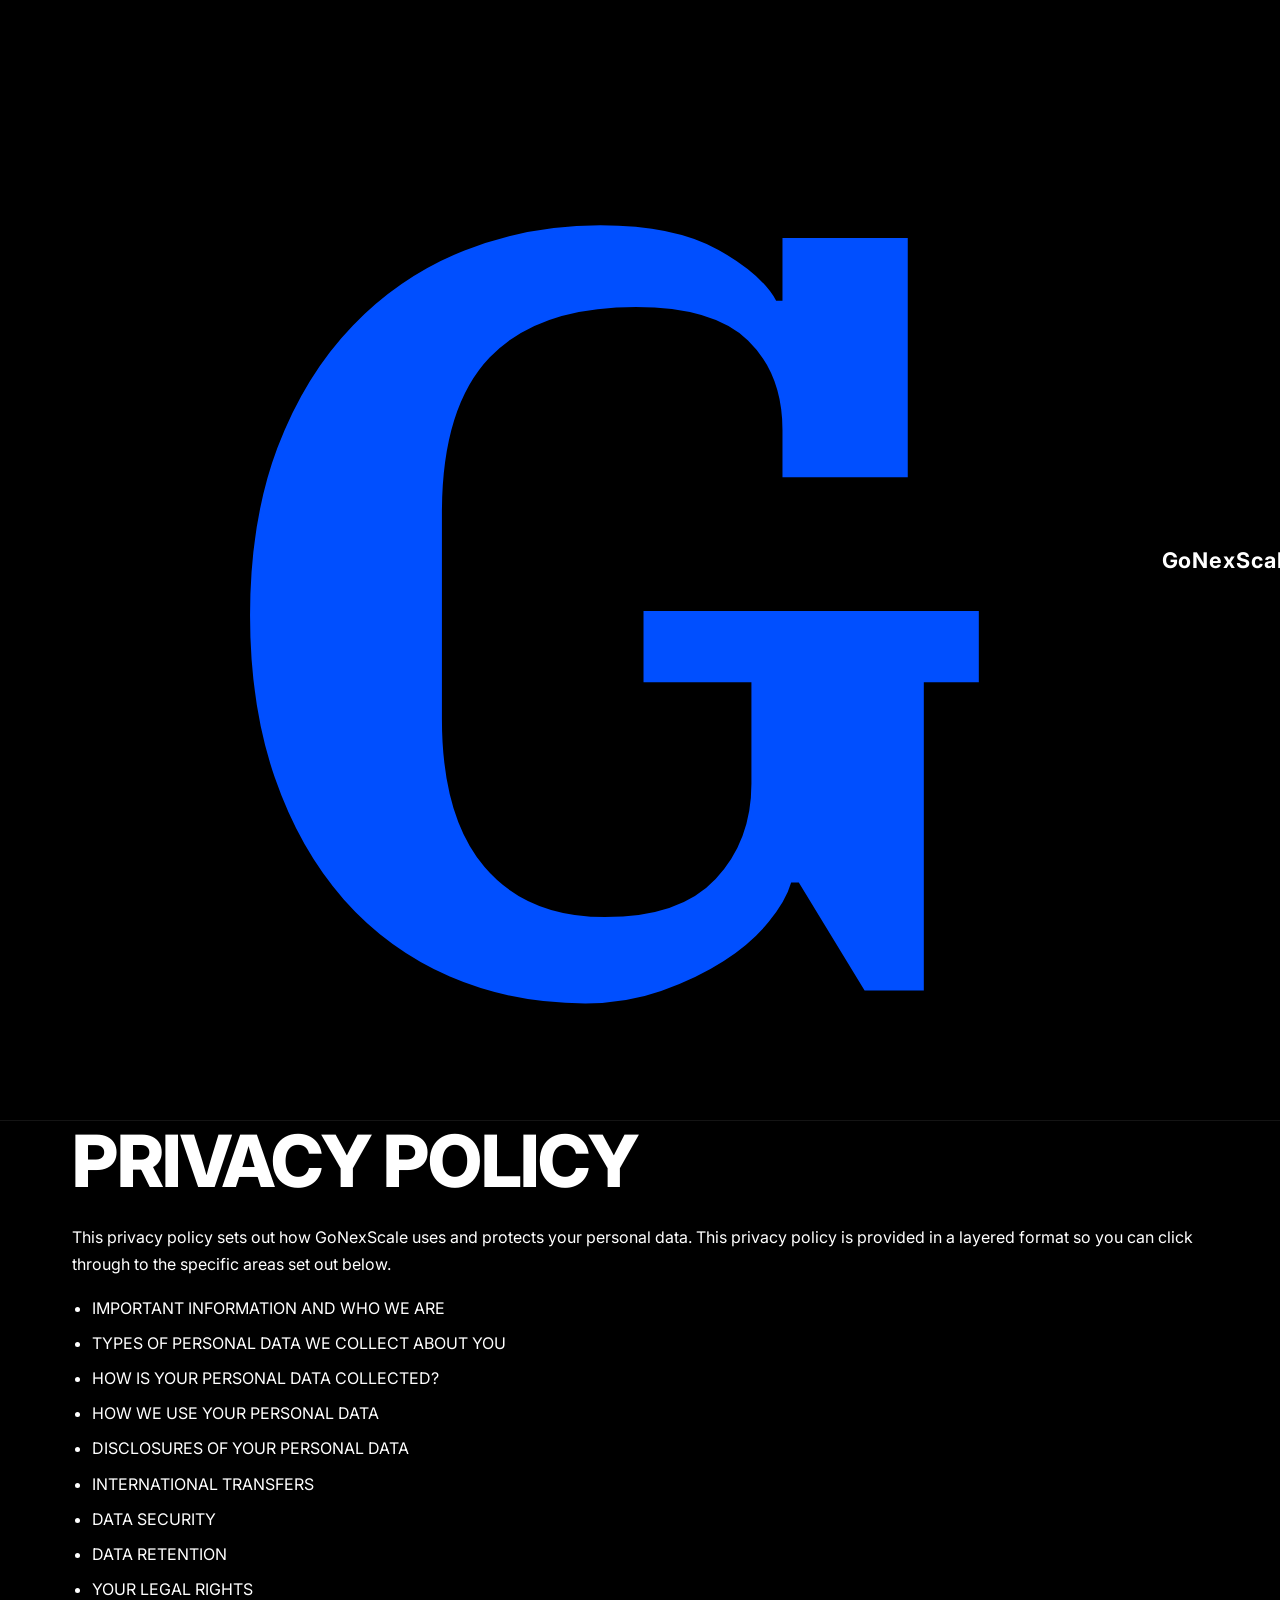
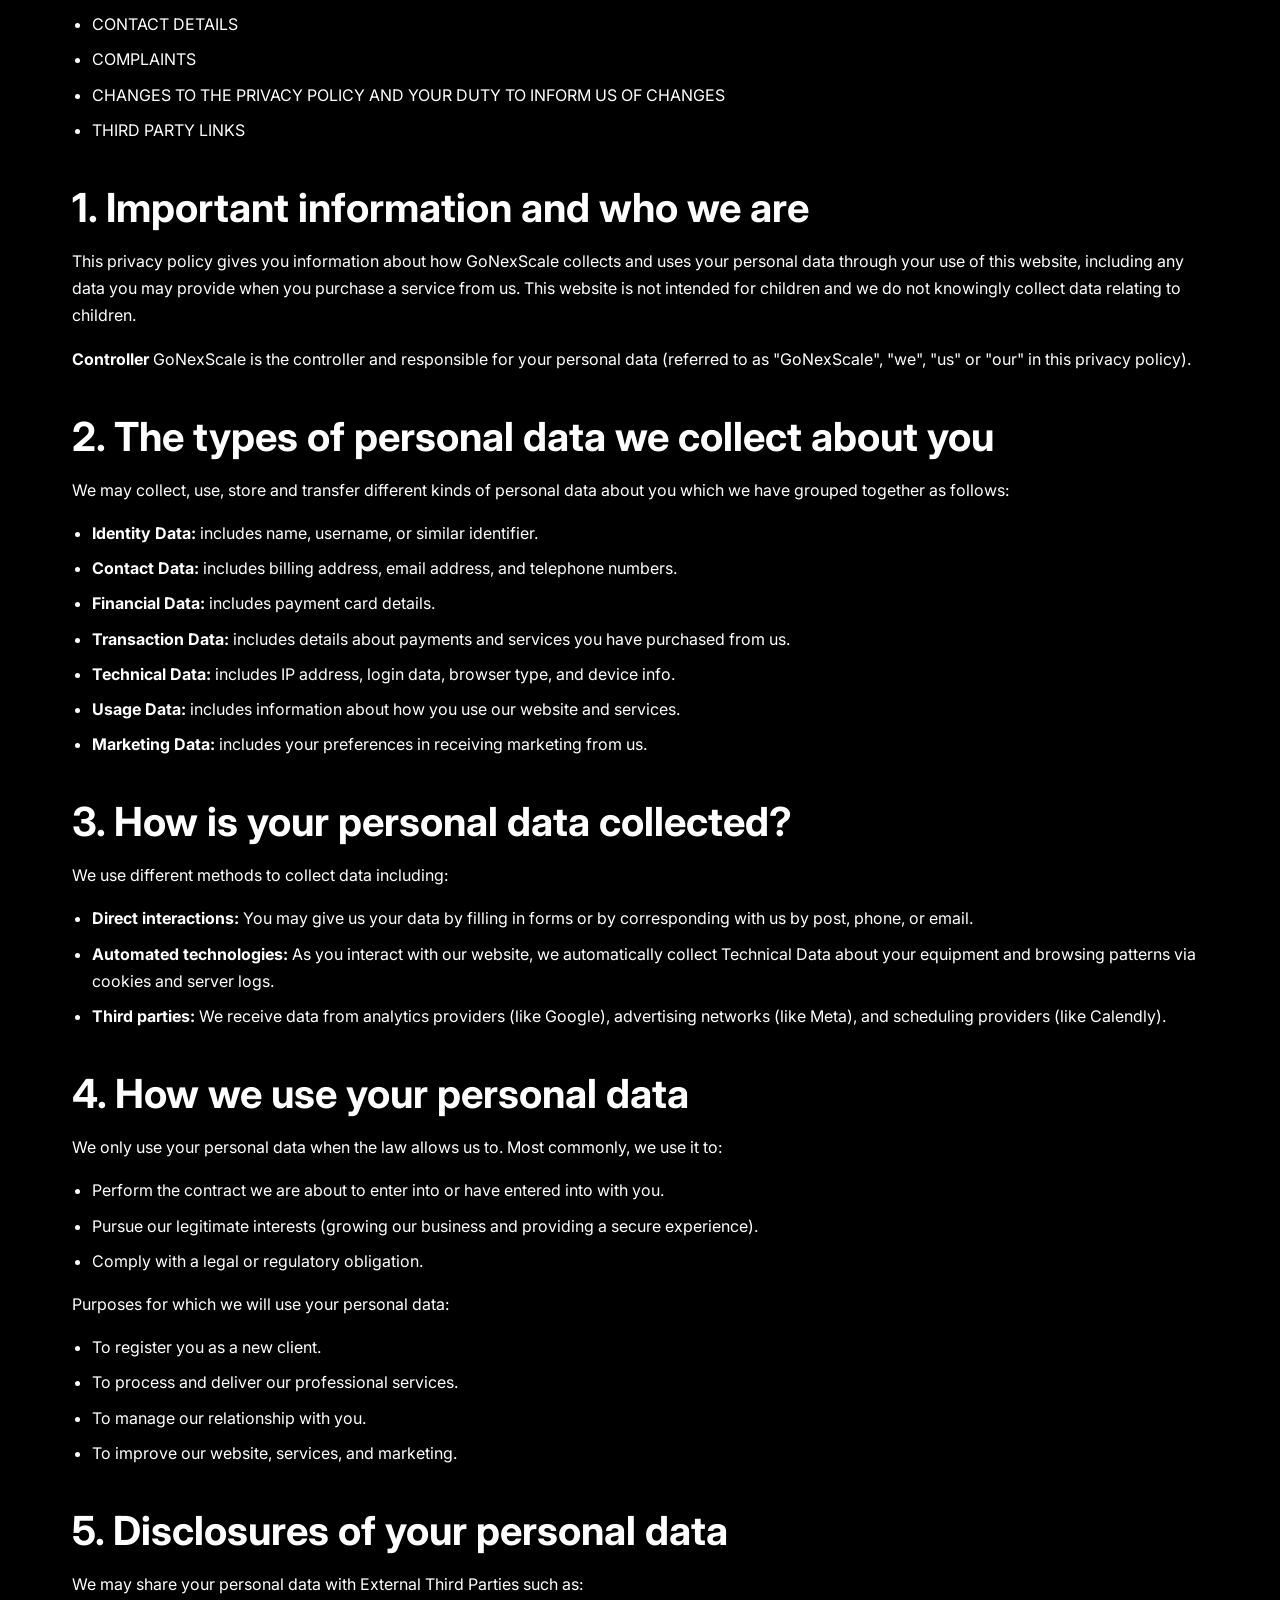
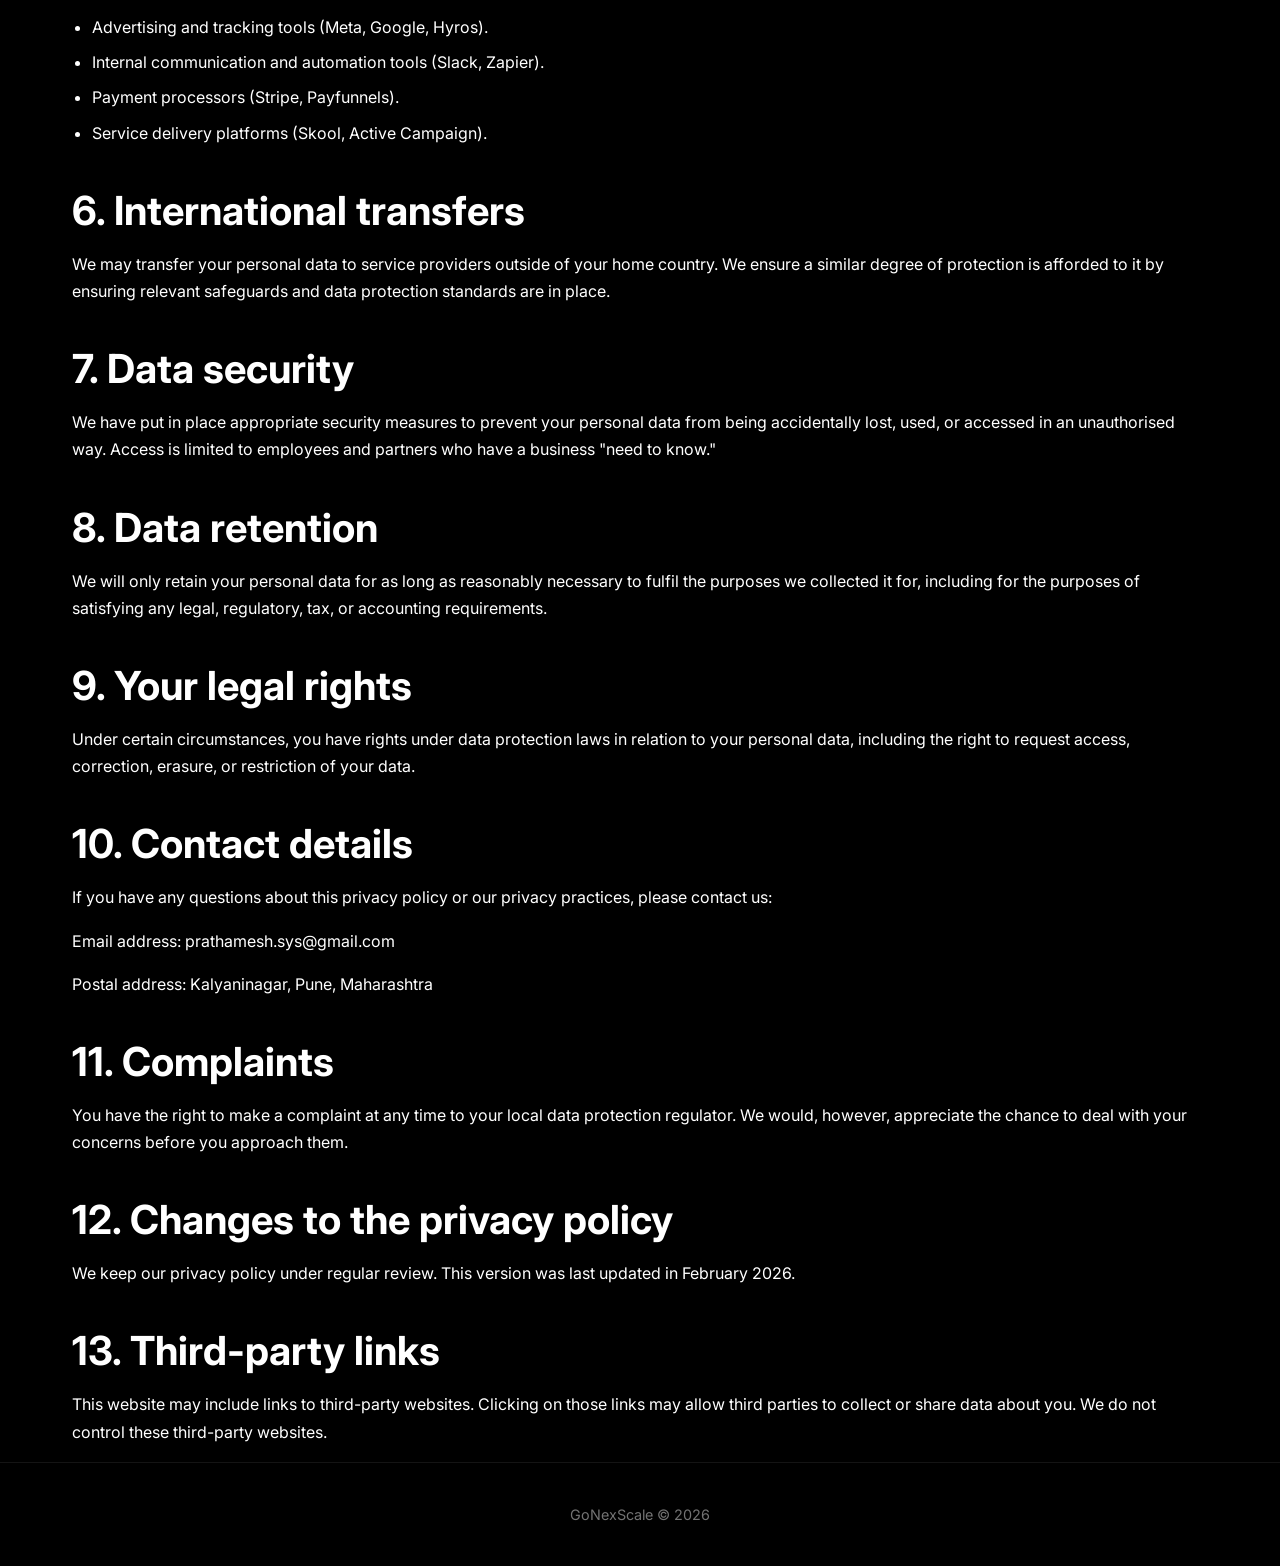
==== commit f04e8503: "i cuted of not so good people from life" ====
--- a/privacy-policy.html
+++ b/privacy-policy.html
@@ -3,14 +3,7 @@
 <head>
     <meta charset="UTF-8">
     <meta name="viewport" content="width=device-width, initial-scale=1.0">
-    <title>NexScale - Privacy Policy</title>
-    <meta name="description" content="NexScale Privacy Policy">
-    <link rel="icon" type="image/svg+xml" href="Logo/ns.svg">
-    <link rel="apple-touch-icon" href="Logo/ns.svg">
-    <meta property="og:title" content="NexScale - Privacy Policy">
-    <meta property="og:description" content="NexScale Privacy Policy">
-    <meta property="og:image" content="Logo/ns.svg">
-    <meta property="og:type" content="website">
+    <title>GoNexScale - Privacy Policy</title>
     <link rel="stylesheet" href="styles.css">
     <link rel="preconnect" href="https://fonts.googleapis.com">
     <link rel="preconnect" href="https://fonts.gstatic.com" crossorigin>
@@ -49,8 +42,8 @@
     <nav class="navbar">
         <div class="nav-container">
             <div class="logo">
-                <img src="Logo/ns.svg" alt="NexScale logo">
-                <span class="logo-text">NexScale</span>
+                <img src="Logo/g.svg" alt="GoNexScale logo">
+                <span class="logo-text">GoNexScale</span>
             </div>
             <a href="index.html#book-call" class="nav-cta">Book a Call</a>
         </div>
@@ -60,7 +53,7 @@
         <div class="container policy-content">
             <h1>PRIVACY POLICY</h1>
 
-            <p>This privacy policy sets out how NexScale uses and protects your personal data. This privacy policy is provided in a layered format so you can click through to the specific areas set out below.</p>
+            <p>This privacy policy sets out how GoNexScale uses and protects your personal data. This privacy policy is provided in a layered format so you can click through to the specific areas set out below.</p>
 
             <ul>
                 <li>IMPORTANT INFORMATION AND WHO WE ARE</li>
@@ -79,8 +72,8 @@
             </ul>
 
             <h2>1. Important information and who we are</h2>
-            <p>This privacy policy gives you information about how NexScale collects and uses your personal data through your use of this website, including any data you may provide when you purchase a service from us. This website is not intended for children and we do not knowingly collect data relating to children.</p>
-            <p><strong>Controller</strong> NexScale is the controller and responsible for your personal data (referred to as "NexScale", "we", "us" or "our" in this privacy policy).</p>
+            <p>This privacy policy gives you information about how GoNexScale collects and uses your personal data through your use of this website, including any data you may provide when you purchase a service from us. This website is not intended for children and we do not knowingly collect data relating to children.</p>
+            <p><strong>Controller</strong> GoNexScale is the controller and responsible for your personal data (referred to as "GoNexScale", "we", "us" or "our" in this privacy policy).</p>
 
             <h2>2. The types of personal data we collect about you</h2>
             <p>We may collect, use, store and transfer different kinds of personal data about you which we have grouped together as follows:</p>
@@ -157,7 +150,7 @@
     <!-- FOOTER -->
     <footer class="footer">
         <div class="container">
-            <p>NexScale © 2026</p>
+            <p>GoNexScale © 2026</p>
         </div>
     </footer>
 </body>
--- a/styles.css
+++ b/styles.css
@@ -213,6 +213,139 @@
     .cta-button { padding: 1rem 2rem; font-size: 1rem; }
 }
 
+/* Economy Comparison Section */
+.economy-section {
+    padding: 8rem 0;
+    background: rgba(255,255,255,0.02);
+}
+
+.economy-intro {
+    max-width: 760px;
+    margin: 0 auto 4rem;
+    text-align: center;
+}
+
+.economy-grid {
+    display: grid;
+    grid-template-columns: 1fr 1fr;
+    gap: 2px;
+    max-width: 1000px;
+    margin: 0 auto;
+    border: 1px solid rgba(255,255,255,0.08);
+    border-radius: 4px;
+    overflow: hidden;
+}
+
+.economy-col {
+    padding: 3rem 2.5rem;
+}
+
+.economy-col.dim {
+    background: rgba(255,255,255,0.02);
+    border-right: 1px solid rgba(255,255,255,0.08);
+}
+
+.economy-col.bright {
+    background: rgba(255,255,255,0.05);
+}
+
+.economy-col-label {
+    font-size: 0.75rem;
+    font-weight: 600;
+    letter-spacing: 0.2em;
+    text-transform: uppercase;
+    margin-bottom: 0.6rem;
+}
+
+.economy-col.dim .economy-col-label {
+    color: var(--gray);
+    opacity: 0.35;
+}
+
+.economy-col.bright .economy-col-label {
+    color: var(--white);
+    opacity: 0.7;
+}
+
+.economy-col-title {
+    font-size: clamp(1.3rem, 2.5vw, 1.7rem);
+    font-weight: 700;
+    line-height: 1.2;
+    margin-bottom: 2rem;
+}
+
+.economy-col.dim .economy-col-title {
+    color: var(--gray);
+    opacity: 0.45;
+}
+
+.economy-col.bright .economy-col-title {
+    color: var(--white);
+}
+
+.economy-list {
+    list-style: none;
+    display: flex;
+    flex-direction: column;
+    gap: 1rem;
+}
+
+.economy-list li {
+    font-size: 1rem;
+    line-height: 1.6;
+    padding-left: 1.4rem;
+    position: relative;
+}
+
+.economy-col.dim .economy-list li {
+    color: var(--gray);
+    opacity: 0.4;
+}
+
+.economy-col.dim .economy-list li::before {
+    content: '–';
+    position: absolute;
+    left: 0;
+    opacity: 0.5;
+}
+
+.economy-col.bright .economy-list li {
+    color: var(--gray);
+    opacity: 0.85;
+}
+
+.economy-col.bright .economy-list li::before {
+    content: '→';
+    position: absolute;
+    left: 0;
+    color: var(--white);
+}
+
+.economy-callout {
+    max-width: 760px;
+    margin: 3rem auto 0;
+    text-align: center;
+    font-size: clamp(1.1rem, 2vw, 1.3rem);
+    font-weight: 600;
+    color: var(--white);
+    line-height: 1.6;
+    opacity: 0.9;
+}
+
+@media (max-width: 768px) {
+    .economy-grid {
+        grid-template-columns: 1fr;
+        gap: 0;
+    }
+    .economy-col.dim {
+        border-right: none;
+        border-bottom: 1px solid rgba(255,255,255,0.08);
+    }
+    .economy-col {
+        padding: 2.5rem 1.75rem;
+    }
+}
+
 /* Calendly Section */
 .calendly-wrapper {
     margin-top: 3rem;
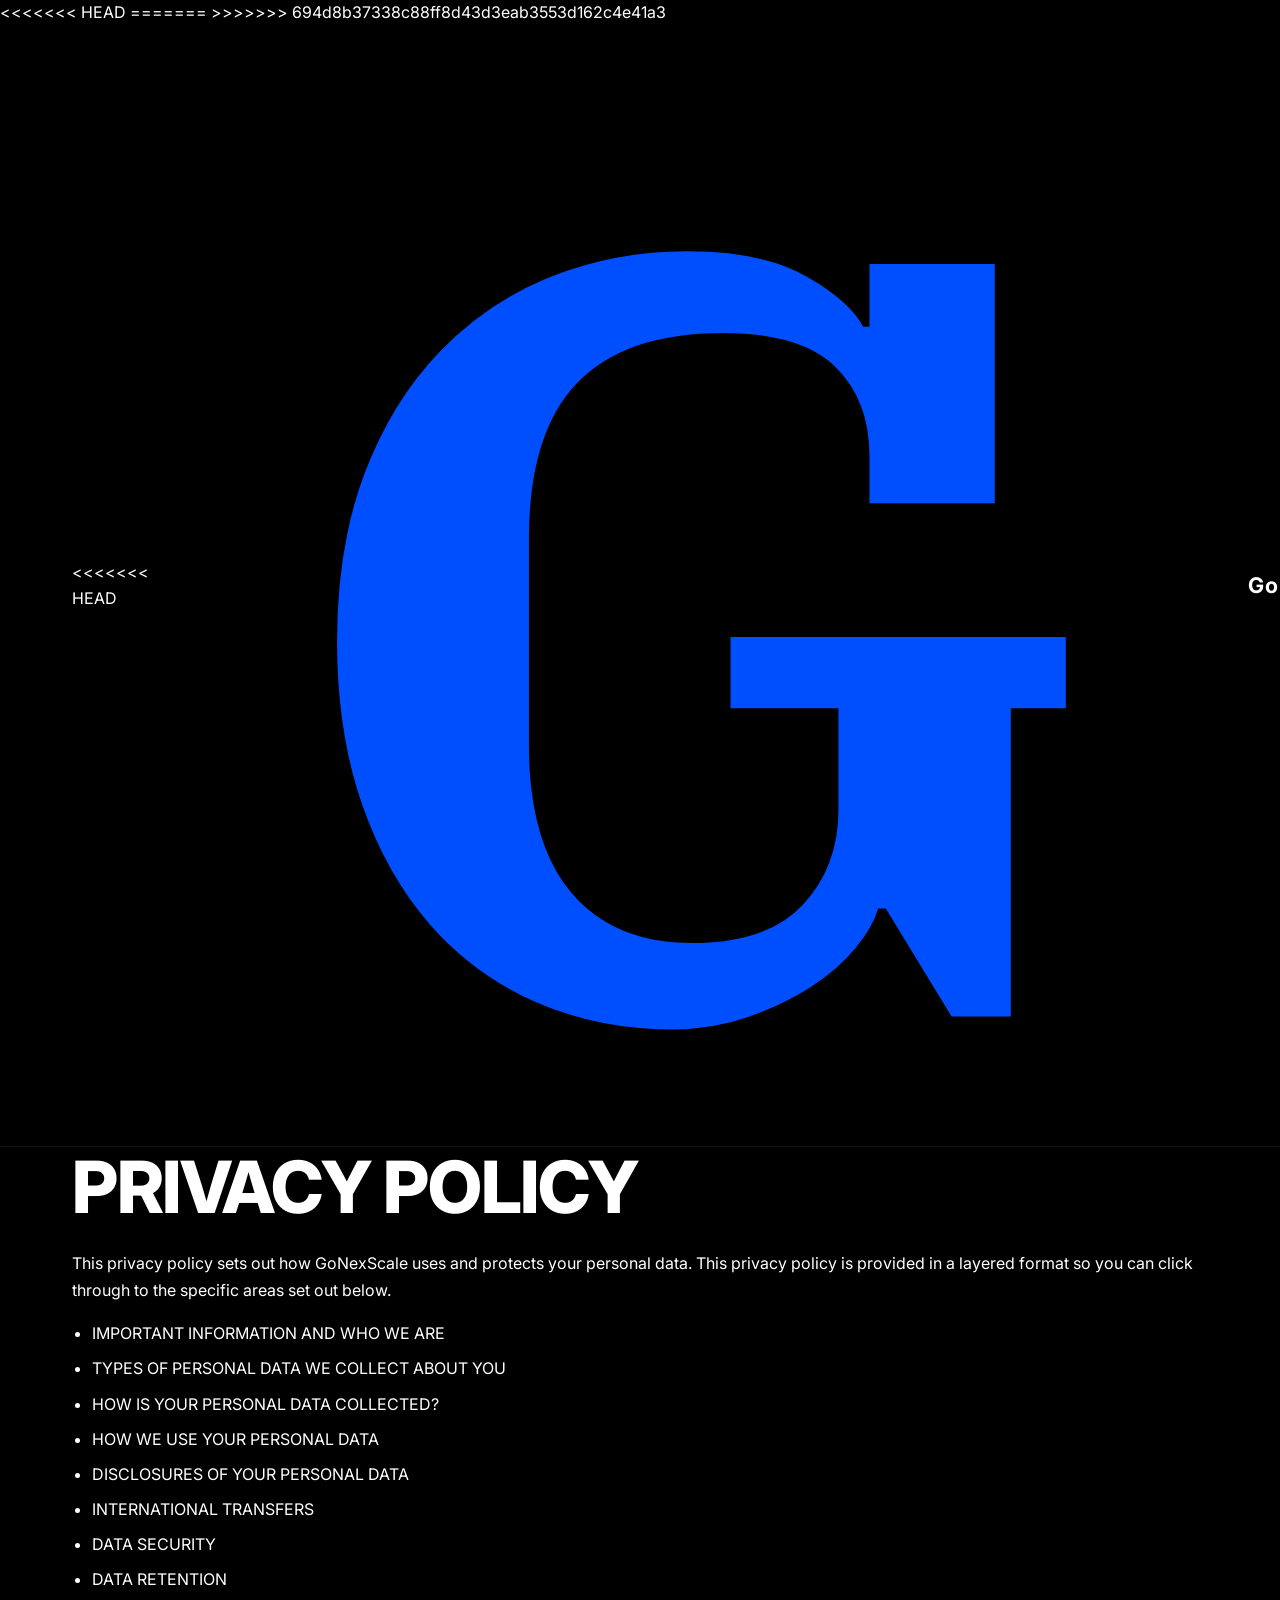
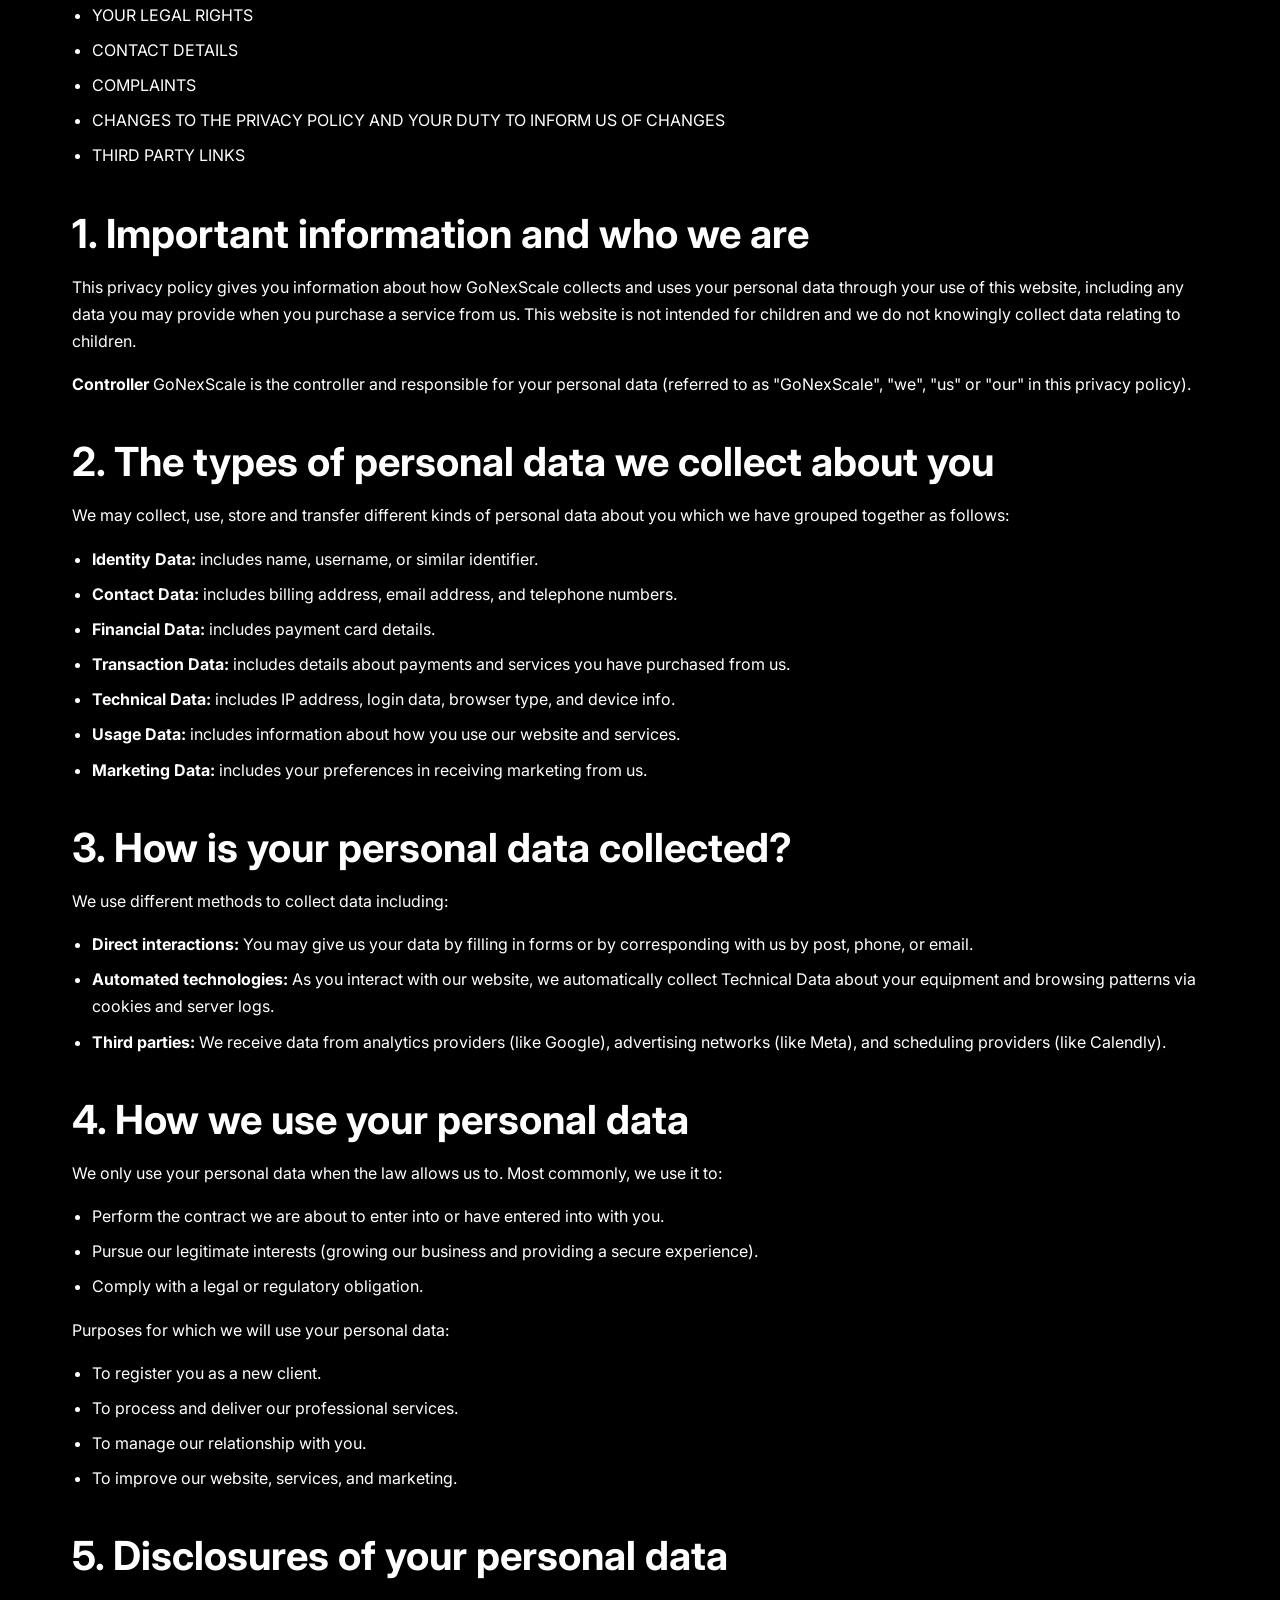
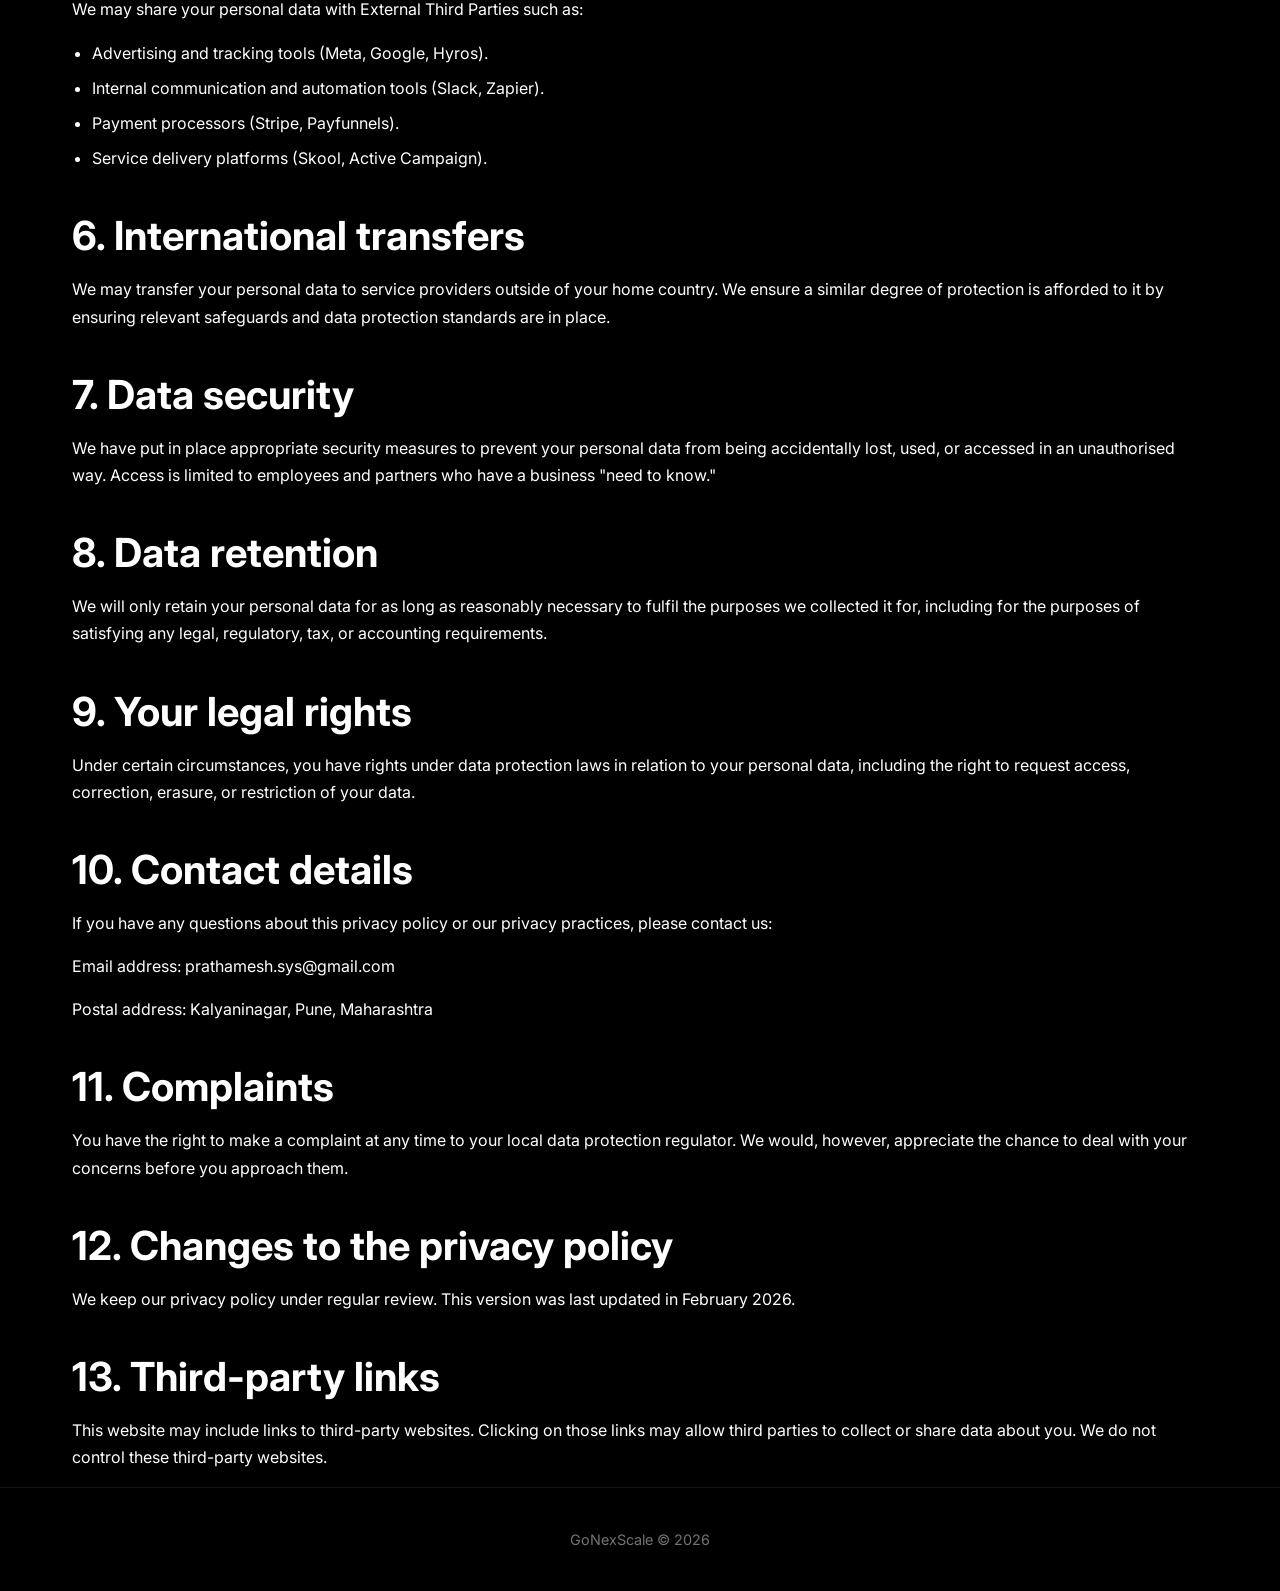
==== commit 33533486: "take" ====
--- a/privacy-policy.html
+++ b/privacy-policy.html
@@ -3,7 +3,18 @@
 <head>
     <meta charset="UTF-8">
     <meta name="viewport" content="width=device-width, initial-scale=1.0">
+<<<<<<< HEAD
     <title>GoNexScale - Privacy Policy</title>
+=======
+    <title>NexScale - Privacy Policy</title>
+    <meta name="description" content="NexScale Privacy Policy">
+    <link rel="icon" type="image/svg+xml" href="Logo/ns.svg">
+    <link rel="apple-touch-icon" href="Logo/ns.svg">
+    <meta property="og:title" content="NexScale - Privacy Policy">
+    <meta property="og:description" content="NexScale Privacy Policy">
+    <meta property="og:image" content="Logo/ns.svg">
+    <meta property="og:type" content="website">
+>>>>>>> 694d8b37338c88ff8d43d3eab3553d162c4e41a3
     <link rel="stylesheet" href="styles.css">
     <link rel="preconnect" href="https://fonts.googleapis.com">
     <link rel="preconnect" href="https://fonts.gstatic.com" crossorigin>
@@ -42,8 +53,13 @@
     <nav class="navbar">
         <div class="nav-container">
             <div class="logo">
+<<<<<<< HEAD
                 <img src="Logo/g.svg" alt="GoNexScale logo">
                 <span class="logo-text">GoNexScale</span>
+=======
+                <img src="Logo/ns.svg" alt="NexScale logo">
+                <span class="logo-text">NexScale</span>
+>>>>>>> 694d8b37338c88ff8d43d3eab3553d162c4e41a3
             </div>
             <a href="index.html#book-call" class="nav-cta">Book a Call</a>
         </div>
